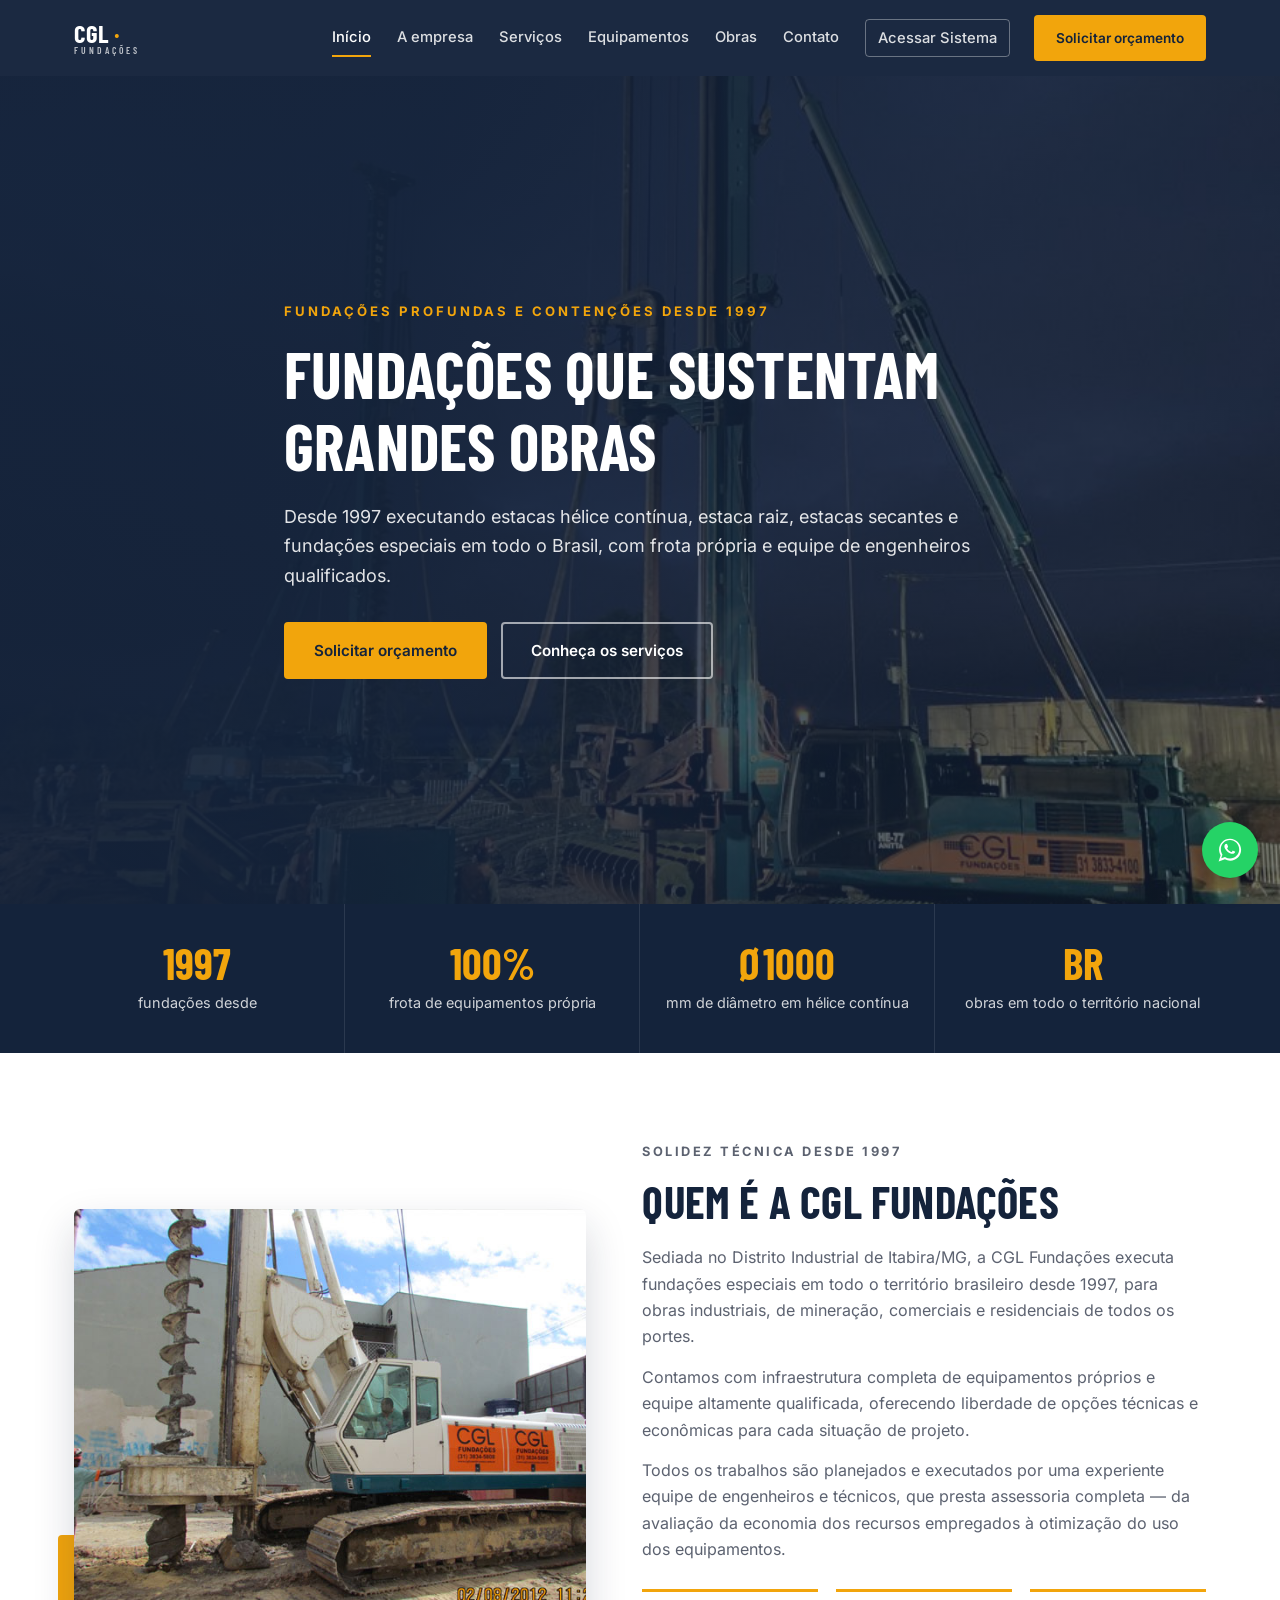
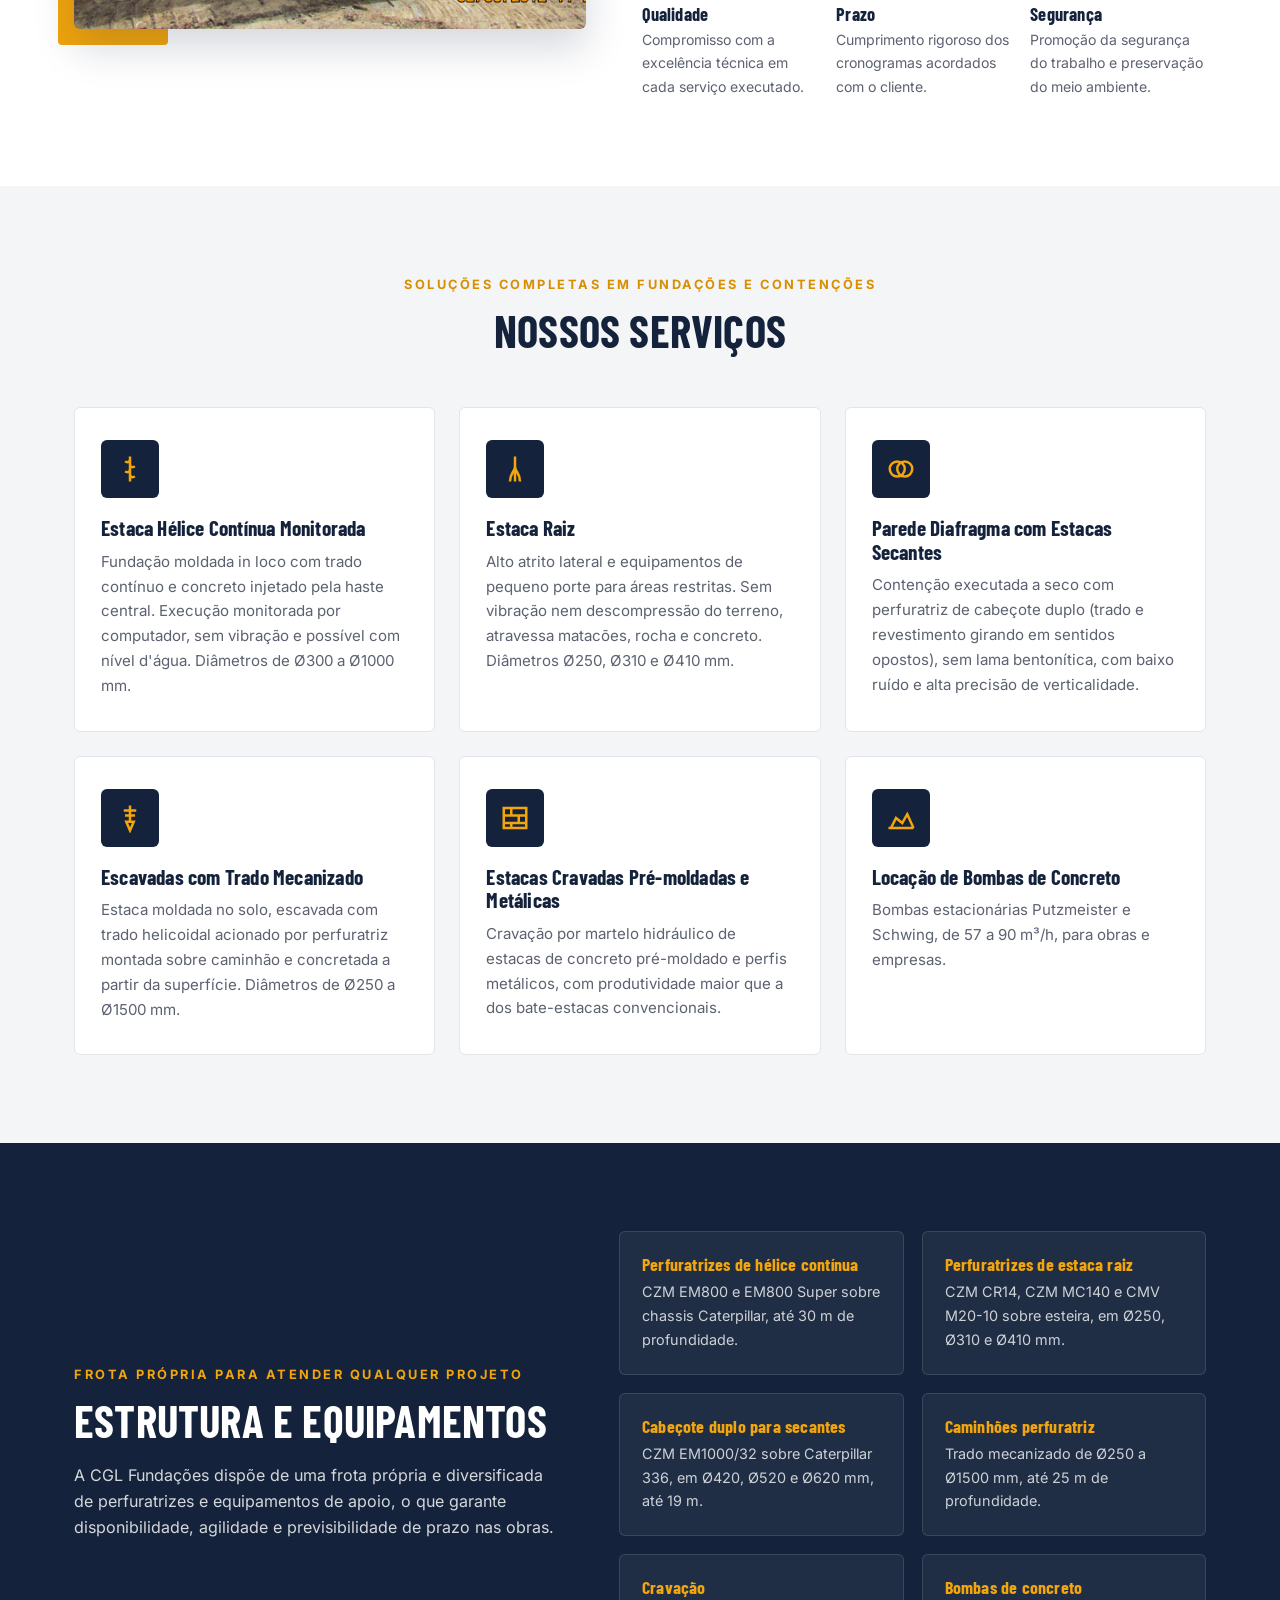
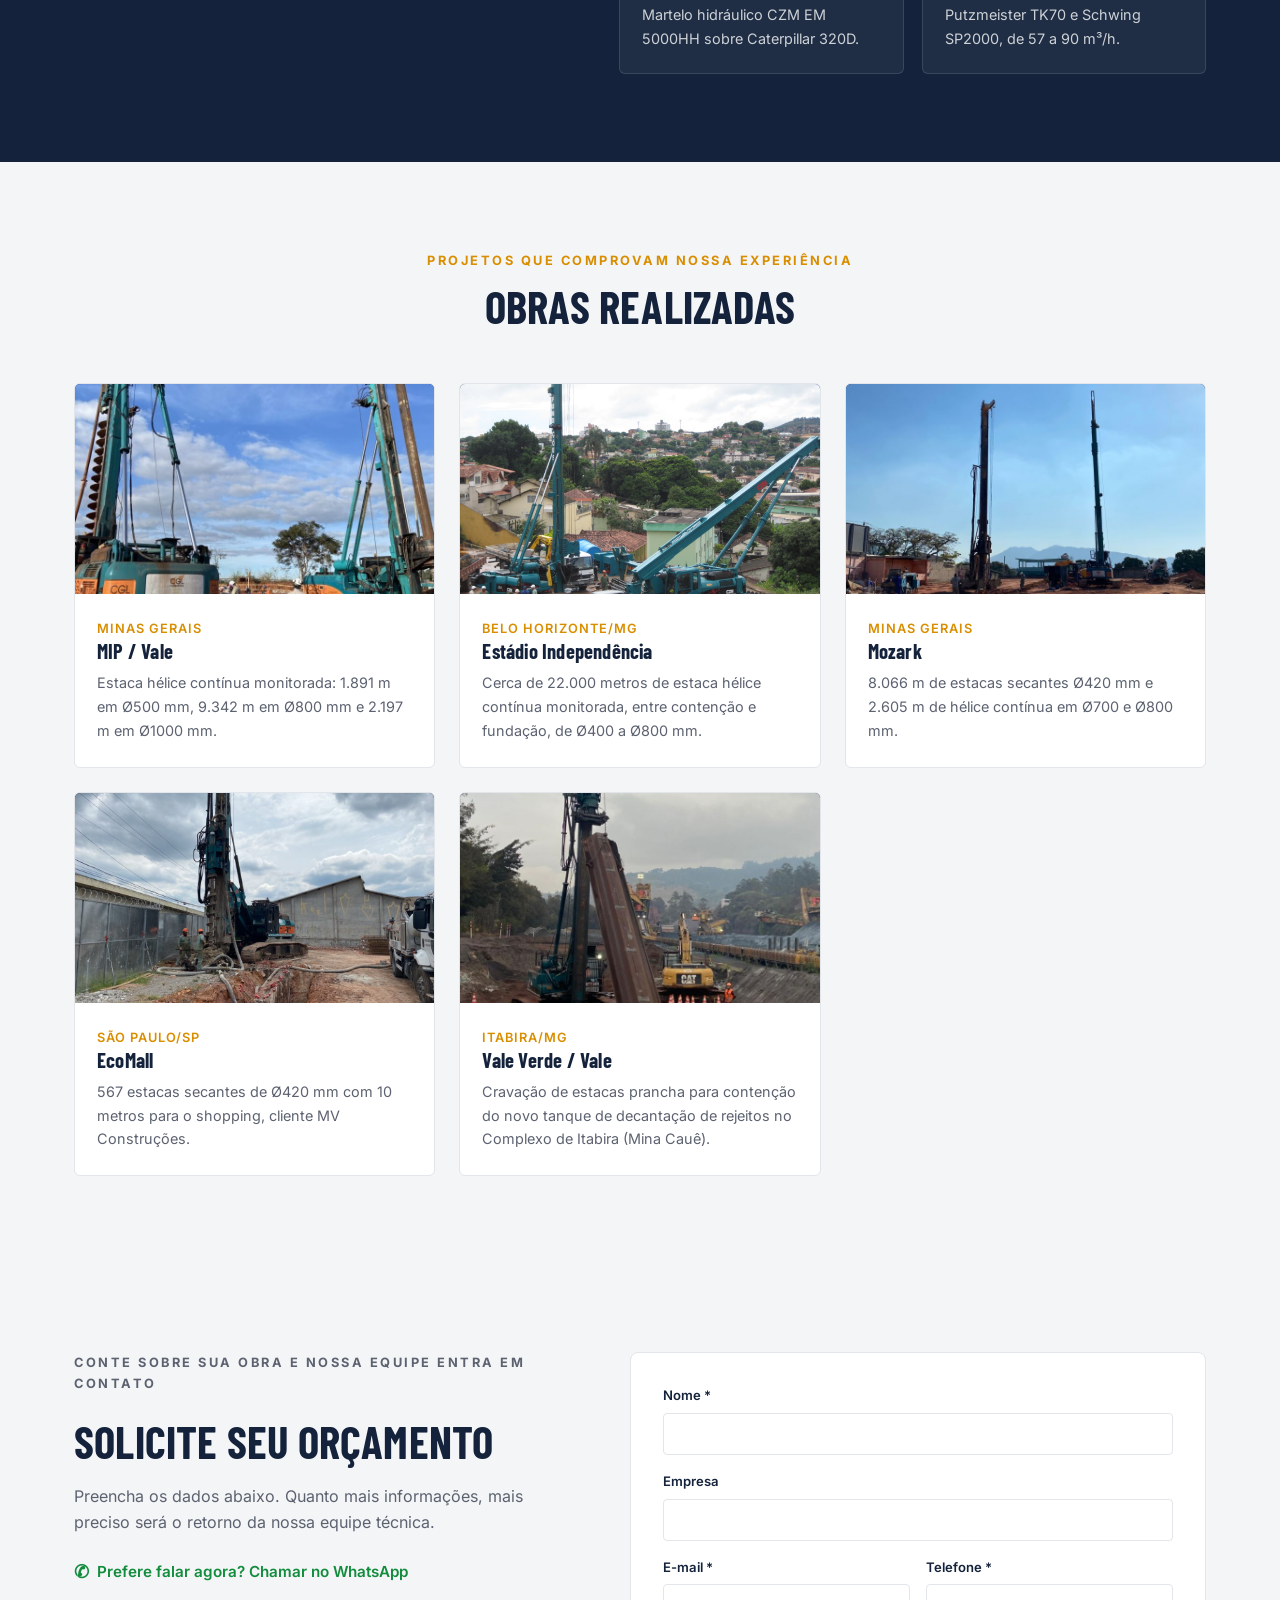
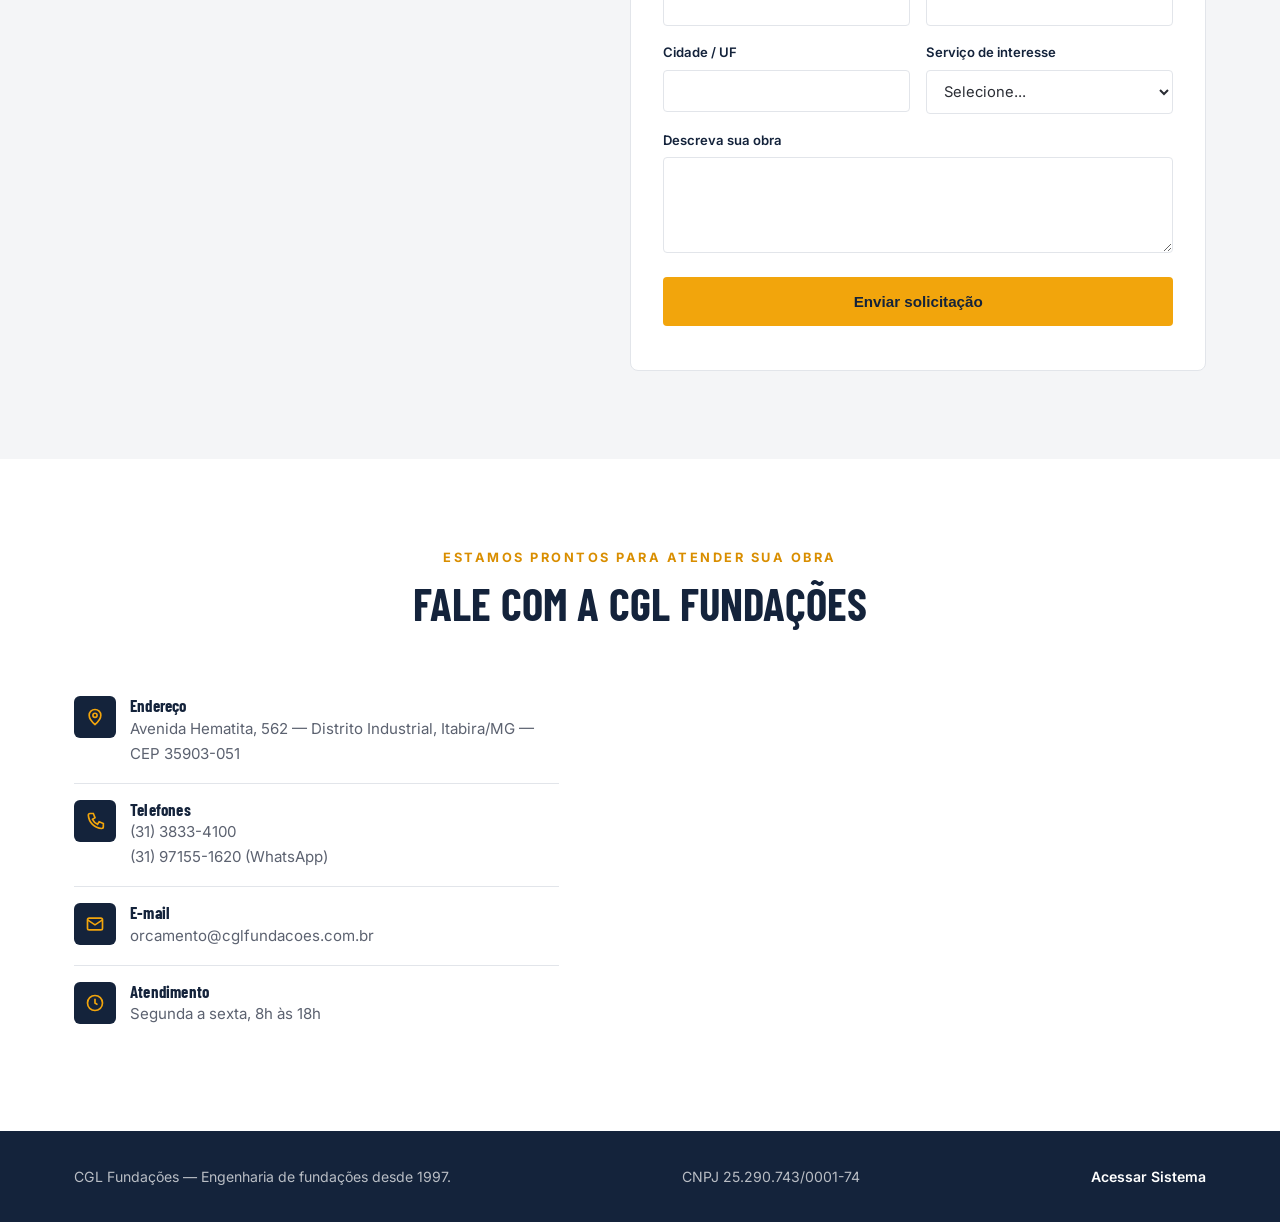
==== index.html @ 2421d3e1 "fase 194a: primeira publicação do site institucional" ====
<!DOCTYPE html>
<html lang="pt-BR">
<head>
  <meta charset="UTF-8" />
  <meta name="viewport" content="width=device-width, initial-scale=1.0" />
  <title>CGL Fundações — Engenharia de fundações desde 1997</title>
  <meta name="description" content="CGL Fundações: estaca hélice contínua monitorada, estaca raiz, estacas secantes, trado mecanizado, estacas cravadas e locação de bombas de concreto. Itabira/MG, desde 1997, obras em todo o Brasil." />
  <link rel="canonical" href="https://cglfundacoes.com.br/" />
  <meta property="og:type" content="website" />
  <meta property="og:locale" content="pt_BR" />
  <meta property="og:site_name" content="CGL Fundações" />
  <meta property="og:title" content="CGL Fundações — Engenharia de fundações desde 1997" />
  <meta property="og:description" content="Estaca hélice contínua, estaca raiz, estacas secantes e fundações especiais em todo o Brasil, com frota própria." />
  <meta property="og:url" content="https://cglfundacoes.com.br/" />
  <meta property="og:image" content="https://cglfundacoes.com.br/imagens/hero.jpg" />
  <script type="application/ld+json">
  {
    "@context": "https://schema.org",
    "@type": "LocalBusiness",
    "name": "CGL Fundações",
    "description": "Fundações profundas e contenções: hélice contínua, estaca raiz, estacas secantes, trado mecanizado, estacas cravadas e locação de bombas de concreto.",
    "url": "https://cglfundacoes.com.br/",
    "image": "https://cglfundacoes.com.br/imagens/hero.jpg",
    "telephone": "+55-31-3833-4100",
    "email": "orcamento@cglfundacoes.com.br",
    "foundingDate": "1997",
    "address": {
      "@type": "PostalAddress",
      "streetAddress": "Avenida Hematita, 562 — Distrito Industrial",
      "addressLocality": "Itabira",
      "addressRegion": "MG",
      "postalCode": "35903-051",
      "addressCountry": "BR"
    },
    "openingHoursSpecification": {
      "@type": "OpeningHoursSpecification",
      "dayOfWeek": ["Monday", "Tuesday", "Wednesday", "Thursday", "Friday"],
      "opens": "08:00",
      "closes": "18:00"
    },
    "areaServed": "BR"
  }
  </script>
  <meta name="theme-color" content="#14233B" />
  <link rel="manifest" href="manifest.json" />
  <link rel="icon" href="imagens/favicon.svg" type="image/svg+xml" />
  <link rel="apple-touch-icon" href="imagens/icone-192.png" />
  <link rel="stylesheet" href="css/fontes/fontes.css" />
  <link rel="stylesheet" href="css/estilo.css" />
</head>
<body>

  <!-- ===== CABEÇALHO ===== -->
  <header class="cabecalho" id="cabecalho">
    <div class="container cabecalho-interno">
      <a href="#inicio" class="logo" id="logo" aria-label="Página inicial CGL Fundações"></a>
      <nav class="nav" id="nav" aria-label="Menu principal"></nav>
      <a href="#orcamento" class="btn btn-accent btn-cabecalho">Solicitar orçamento</a>
      <button class="menu-toggle" id="menu-toggle" aria-label="Abrir menu" aria-expanded="false">
        <span></span><span></span><span></span>
      </button>
    </div>
  </header>

  <main>
    <!-- ===== INÍCIO / HERO ===== -->
    <section class="hero" id="inicio">
      <div class="hero-fundo" id="hero-fundo"></div>
      <div class="hero-overlay"></div>
      <div class="container hero-conteudo">
        <p class="hero-tag" id="hero-tag"></p>
        <h1 id="hero-titulo"></h1>
        <p class="hero-sub" id="hero-sub"></p>
        <div class="hero-botoes" id="hero-botoes"></div>
      </div>
    </section>

    <!-- ===== NÚMEROS ===== -->
    <section class="numeros" id="numeros-secao">
      <div class="container numeros-grid" id="numeros-grid"></div>
    </section>

    <!-- ===== A EMPRESA ===== -->
    <section class="secao" id="sobre">
      <div class="container sobre-grid">
        <div class="sobre-imagem" id="sobre-imagem"></div>
        <div class="sobre-texto">
          <p class="secao-tag" id="sobre-tag"></p>
          <h2 id="sobre-titulo"></h2>
          <div id="sobre-paragrafos"></div>
          <div class="valores" id="sobre-valores"></div>
        </div>
      </div>
    </section>

    <!-- ===== SERVIÇOS ===== -->
    <section class="secao secao-clara" id="servicos">
      <div class="container">
        <div class="secao-cabecalho">
          <p class="secao-tag" id="servicos-tag"></p>
          <h2 id="servicos-titulo"></h2>
        </div>
        <div class="servicos-grid" id="servicos-grid"></div>
      </div>
    </section>

    <!-- ===== EQUIPAMENTOS ===== -->
    <section class="secao secao-escura" id="equipamentos">
      <div class="container equip-grid">
        <div class="equip-texto">
          <p class="secao-tag" id="equip-tag"></p>
          <h2 id="equip-titulo"></h2>
          <p class="equip-descricao" id="equip-descricao"></p>
        </div>
        <div class="equip-destaques" id="equip-destaques"></div>
      </div>
    </section>

    <!-- ===== OBRAS ===== -->
    <section class="secao secao-clara" id="obras">
      <div class="container">
        <div class="secao-cabecalho">
          <p class="secao-tag" id="obras-tag"></p>
          <h2 id="obras-titulo"></h2>
        </div>
        <div class="obras-grid" id="obras-grid"></div>
      </div>
    </section>

    <!-- ===== ORÇAMENTO ===== -->
    <section class="secao secao-orcamento" id="orcamento">
      <div class="container orcamento-grid">
        <div class="orcamento-intro">
          <p class="secao-tag" id="orc-tag"></p>
          <h2 id="orc-titulo"></h2>
          <p id="orc-texto"></p>
          <a class="whatsapp-link" id="orc-whatsapp" target="_blank" rel="noopener">
            Prefere falar agora? Chamar no WhatsApp
          </a>
        </div>
        <form class="orcamento-form" id="orcamento-form" novalidate>
          <div class="campo">
            <label for="f-nome">Nome *</label>
            <input type="text" id="f-nome" name="nome" required />
          </div>
          <div class="campo">
            <label for="f-empresa">Empresa</label>
            <input type="text" id="f-empresa" name="empresa" />
          </div>
          <div class="campo-linha">
            <div class="campo">
              <label for="f-email">E-mail *</label>
              <input type="email" id="f-email" name="email" required />
            </div>
            <div class="campo">
              <label for="f-telefone">Telefone *</label>
              <input type="tel" id="f-telefone" name="telefone" required />
            </div>
          </div>
          <div class="campo-linha">
            <div class="campo">
              <label for="f-cidade">Cidade / UF</label>
              <input type="text" id="f-cidade" name="cidade" />
            </div>
            <div class="campo">
              <label for="f-servico">Serviço de interesse</label>
              <select id="f-servico" name="servico"></select>
            </div>
          </div>
          <div class="campo">
            <label for="f-mensagem">Descreva sua obra</label>
            <textarea id="f-mensagem" name="mensagem" rows="4"></textarea>
          </div>
          <button type="submit" class="btn btn-accent btn-bloco">Enviar solicitação</button>
          <p class="form-aviso" id="form-aviso" role="status"></p>
        </form>
      </div>
    </section>

    <!-- ===== CONTATO ===== -->
    <section class="secao" id="contato">
      <div class="container">
        <div class="secao-cabecalho">
          <p class="secao-tag" id="contato-tag"></p>
          <h2 id="contato-titulo"></h2>
        </div>
        <div class="contato-grid">
          <div class="contato-info" id="contato-info"></div>
          <div class="contato-mapa" id="contato-mapa"></div>
        </div>
      </div>
    </section>
  </main>

  <!-- ===== RODAPÉ ===== -->
  <footer class="rodape">
    <div class="container rodape-interno" id="rodape-interno"></div>
  </footer>

  <a class="whatsapp-flutuante" id="whatsapp-flutuante" target="_blank" rel="noopener" aria-label="Falar no WhatsApp">
    <svg viewBox="0 0 32 32" width="28" height="28" fill="currentColor" aria-hidden="true">
      <path d="M16 3C9 3 3.5 8.5 3.5 15.5c0 2.4.7 4.6 1.8 6.5L3 29l7.2-2.3c1.8 1 3.9 1.6 6 1.6 7 0 12.5-5.5 12.5-12.5S23 3 16 3zm0 22.7c-1.9 0-3.7-.5-5.3-1.5l-.4-.2-4.3 1.4 1.4-4.2-.3-.4c-1-1.7-1.6-3.6-1.6-5.6 0-5.8 4.7-10.5 10.5-10.5S26.5 9.7 26.5 15.5 21.8 25.7 16 25.7zm5.8-7.9c-.3-.2-1.9-.9-2.2-1-.3-.1-.5-.2-.7.2-.2.3-.8 1-1 1.2-.2.2-.4.2-.7.1-.3-.2-1.4-.5-2.6-1.6-1-.9-1.6-2-1.8-2.3-.2-.3 0-.5.1-.7.1-.1.3-.4.5-.6.2-.2.2-.3.3-.6.1-.2 0-.4 0-.6 0-.2-.7-1.8-1-2.4-.3-.6-.5-.5-.7-.5h-.6c-.2 0-.5.1-.8.4-.3.3-1 1-1 2.5s1.1 2.9 1.2 3.1c.2.2 2.1 3.3 5.1 4.6.7.3 1.3.5 1.7.6.7.2 1.4.2 1.9.1.6-.1 1.9-.8 2.1-1.5.3-.7.3-1.4.2-1.5-.1-.2-.3-.2-.6-.4z"/>
    </svg>
  </a>

  <script src="conteudo.js"></script>
  <script src="js/app.js"></script>
</body>
</html>
---- css/fontes/fontes.css ----
/* Fontes servidas pelo próprio site (Barlow Condensed e Inter, licença SIL OFL). */
@font-face {
  font-family: 'Barlow Condensed';
  font-style: normal;
  font-weight: 600;
  font-display: swap;
  src: url(barlow-condensed-0.woff2) format('woff2');
  unicode-range: U+0100-02BA, U+02BD-02C5, U+02C7-02CC, U+02CE-02D7, U+02DD-02FF, U+0304, U+0308, U+0329, U+1D00-1DBF, U+1E00-1E9F, U+1EF2-1EFF, U+2020, U+20A0-20AB, U+20AD-20C4, U+2113, U+2C60-2C7F, U+A720-A7FF;
}
@font-face {
  font-family: 'Barlow Condensed';
  font-style: normal;
  font-weight: 600;
  font-display: swap;
  src: url(barlow-condensed-1.woff2) format('woff2');
  unicode-range: U+0000-00FF, U+0131, U+0152-0153, U+02BB-02BC, U+02C6, U+02DA, U+02DC, U+0304, U+0308, U+0329, U+2000-206F, U+20AC, U+2122, U+2191, U+2193, U+2212, U+2215, U+FEFF, U+FFFD;
}
@font-face {
  font-family: 'Barlow Condensed';
  font-style: normal;
  font-weight: 700;
  font-display: swap;
  src: url(barlow-condensed-2.woff2) format('woff2');
  unicode-range: U+0100-02BA, U+02BD-02C5, U+02C7-02CC, U+02CE-02D7, U+02DD-02FF, U+0304, U+0308, U+0329, U+1D00-1DBF, U+1E00-1E9F, U+1EF2-1EFF, U+2020, U+20A0-20AB, U+20AD-20C4, U+2113, U+2C60-2C7F, U+A720-A7FF;
}
@font-face {
  font-family: 'Barlow Condensed';
  font-style: normal;
  font-weight: 700;
  font-display: swap;
  src: url(barlow-condensed-3.woff2) format('woff2');
  unicode-range: U+0000-00FF, U+0131, U+0152-0153, U+02BB-02BC, U+02C6, U+02DA, U+02DC, U+0304, U+0308, U+0329, U+2000-206F, U+20AC, U+2122, U+2191, U+2193, U+2212, U+2215, U+FEFF, U+FFFD;
}
@font-face {
  font-family: 'Inter';
  font-style: normal;
  font-weight: 400;
  font-display: swap;
  src: url(inter-4.woff2) format('woff2');
  unicode-range: U+0100-02BA, U+02BD-02C5, U+02C7-02CC, U+02CE-02D7, U+02DD-02FF, U+0304, U+0308, U+0329, U+1D00-1DBF, U+1E00-1E9F, U+1EF2-1EFF, U+2020, U+20A0-20AB, U+20AD-20C4, U+2113, U+2C60-2C7F, U+A720-A7FF;
}
@font-face {
  font-family: 'Inter';
  font-style: normal;
  font-weight: 400;
  font-display: swap;
  src: url(inter-5.woff2) format('woff2');
  unicode-range: U+0000-00FF, U+0131, U+0152-0153, U+02BB-02BC, U+02C6, U+02DA, U+02DC, U+0304, U+0308, U+0329, U+2000-206F, U+20AC, U+2122, U+2191, U+2193, U+2212, U+2215, U+FEFF, U+FFFD;
}
@font-face {
  font-family: 'Inter';
  font-style: normal;
  font-weight: 500;
  font-display: swap;
  src: url(inter-4.woff2) format('woff2');
  unicode-range: U+0100-02BA, U+02BD-02C5, U+02C7-02CC, U+02CE-02D7, U+02DD-02FF, U+0304, U+0308, U+0329, U+1D00-1DBF, U+1E00-1E9F, U+1EF2-1EFF, U+2020, U+20A0-20AB, U+20AD-20C4, U+2113, U+2C60-2C7F, U+A720-A7FF;
}
@font-face {
  font-family: 'Inter';
  font-style: normal;
  font-weight: 500;
  font-display: swap;
  src: url(inter-5.woff2) format('woff2');
  unicode-range: U+0000-00FF, U+0131, U+0152-0153, U+02BB-02BC, U+02C6, U+02DA, U+02DC, U+0304, U+0308, U+0329, U+2000-206F, U+20AC, U+2122, U+2191, U+2193, U+2212, U+2215, U+FEFF, U+FFFD;
}
@font-face {
  font-family: 'Inter';
  font-style: normal;
  font-weight: 600;
  font-display: swap;
  src: url(inter-4.woff2) format('woff2');
  unicode-range: U+0100-02BA, U+02BD-02C5, U+02C7-02CC, U+02CE-02D7, U+02DD-02FF, U+0304, U+0308, U+0329, U+1D00-1DBF, U+1E00-1E9F, U+1EF2-1EFF, U+2020, U+20A0-20AB, U+20AD-20C4, U+2113, U+2C60-2C7F, U+A720-A7FF;
}
@font-face {
  font-family: 'Inter';
  font-style: normal;
  font-weight: 600;
  font-display: swap;
  src: url(inter-5.woff2) format('woff2');
  unicode-range: U+0000-00FF, U+0131, U+0152-0153, U+02BB-02BC, U+02C6, U+02DA, U+02DC, U+0304, U+0308, U+0329, U+2000-206F, U+20AC, U+2122, U+2191, U+2193, U+2212, U+2215, U+FEFF, U+FFFD;
}
@font-face {
  font-family: 'Inter';
  font-style: normal;
  font-weight: 700;
  font-display: swap;
  src: url(inter-4.woff2) format('woff2');
  unicode-range: U+0100-02BA, U+02BD-02C5, U+02C7-02CC, U+02CE-02D7, U+02DD-02FF, U+0304, U+0308, U+0329, U+1D00-1DBF, U+1E00-1E9F, U+1EF2-1EFF, U+2020, U+20A0-20AB, U+20AD-20C4, U+2113, U+2C60-2C7F, U+A720-A7FF;
}
@font-face {
  font-family: 'Inter';
  font-style: normal;
  font-weight: 700;
  font-display: swap;
  src: url(inter-5.woff2) format('woff2');
  unicode-range: U+0000-00FF, U+0131, U+0152-0153, U+02BB-02BC, U+02C6, U+02DA, U+02DC, U+0304, U+0308, U+0329, U+2000-206F, U+20AC, U+2122, U+2191, U+2193, U+2212, U+2215, U+FEFF, U+FFFD;
}
---- css/estilo.css ----
/* ============================================================
   CGL FUNDAÇÕES — Estilos do site
   Cores e fontes ficam nas variáveis abaixo (:root).
   ============================================================ */
:root {
  --azul:        #14233B;
  --azul-claro:  #1F3A5F;
  --accent:      #F2A50C;
  --accent-esc:  #D98E00;
  --claro:       #F4F5F7;
  --branco:      #FFFFFF;
  --texto:       #2A2D34;
  --texto-suave: #5C6270;
  --borda:       #E2E5EA;
  --max:         1180px;
}

* { margin: 0; padding: 0; box-sizing: border-box; }
html { scroll-behavior: smooth; }
body {
  font-family: 'Inter', Arial, sans-serif;
  color: var(--texto);
  background: var(--branco);
  line-height: 1.65;
  -webkit-font-smoothing: antialiased;
}
img { max-width: 100%; display: block; }
a { color: inherit; text-decoration: none; }

.container { max-width: var(--max); margin: 0 auto; padding: 0 24px; }

h1, h2, h3 {
  font-family: 'Barlow Condensed', 'Inter', sans-serif;
  font-weight: 700;
  line-height: 1.12;
  color: var(--azul);
  letter-spacing: .2px;
}
h1 { font-size: clamp(2.4rem, 5.5vw, 4rem); text-transform: uppercase; }
h2 { font-size: clamp(1.9rem, 3.6vw, 2.8rem); text-transform: uppercase; }

/* ---------- Botões ---------- */
.btn {
  display: inline-flex; align-items: center; justify-content: center;
  gap: 8px; padding: 14px 28px; border-radius: 4px;
  font-weight: 600; font-size: .95rem; cursor: pointer;
  border: 2px solid transparent; transition: .2s ease;
}
.btn-accent { background: var(--accent); color: var(--azul); }
.btn-accent:hover { background: var(--accent-esc); transform: translateY(-2px); }
.btn-outline { border-color: rgba(255,255,255,.6); color: #fff; }
.btn-outline:hover { background: rgba(255,255,255,.12); }
.btn-bloco { width: 100%; }

/* ---------- Cabeçalho ---------- */
.cabecalho {
  position: sticky; top: 0; z-index: 50;
  background: rgba(20,35,59,.97);
  backdrop-filter: blur(6px);
  transition: box-shadow .2s;
}
.cabecalho.rolado { box-shadow: 0 6px 24px rgba(0,0,0,.25); }
.cabecalho-interno {
  display: flex; align-items: center; gap: 24px;
  height: 76px;
}
.logo {
  font-family: 'Barlow Condensed', sans-serif;
  font-weight: 700; font-size: 1.55rem; color: #fff;
  text-transform: uppercase; line-height: 1; white-space: nowrap;
}
.logo b { color: var(--accent); }
.logo small { display: block; font-size: .6rem; letter-spacing: 3px;
  color: rgba(255,255,255,.7); font-weight: 600; }
.nav { display: flex; gap: 26px; margin-left: auto; }
.nav a {
  color: rgba(255,255,255,.85); font-size: .92rem; font-weight: 500;
  padding: 6px 0; position: relative;
}
.nav a:hover, .nav a.ativo { color: #fff; }
.nav a.ativo::after {
  content: ""; position: absolute; left: 0; right: 0; bottom: 0;
  height: 2px; background: var(--accent);
}
.btn-cabecalho { padding: 10px 20px; font-size: .85rem; }
.nav a.nav-sistema { border: 1px solid rgba(255,255,255,.35); border-radius: 4px; padding: 6px 12px; }
.nav a.nav-sistema:hover { border-color: var(--accent); }
.rodape a.rodape-sistema { color: #fff; font-weight: 600; text-decoration: none; }
.rodape a.rodape-sistema:hover { color: var(--accent); }
.menu-toggle {
  display: none; background: none; border: 0; cursor: pointer;
  width: 38px; height: 38px; flex-direction: column; gap: 5px;
  justify-content: center; align-items: center;
}
.menu-toggle span { width: 24px; height: 2px; background: #fff; transition: .25s; }
.menu-toggle.aberto span:nth-child(1) { transform: translateY(7px) rotate(45deg); }
.menu-toggle.aberto span:nth-child(2) { opacity: 0; }
.menu-toggle.aberto span:nth-child(3) { transform: translateY(-7px) rotate(-45deg); }

/* ---------- Hero ---------- */
.hero { position: relative; min-height: 92vh; display: flex; align-items: center; }
.hero-fundo {
  position: absolute; inset: 0;
  background: var(--azul-claro) center/cover no-repeat;
}
.hero-overlay {
  position: absolute; inset: 0;
  background: linear-gradient(105deg, rgba(20,35,59,.94) 30%, rgba(20,35,59,.55) 100%);
}
.hero-conteudo { position: relative; padding: 80px 24px; max-width: 760px; }
.hero-tag {
  color: var(--accent); font-weight: 700; letter-spacing: 3px;
  text-transform: uppercase; font-size: .82rem; margin-bottom: 16px;
}
.hero h1 { color: #fff; margin-bottom: 20px; }
.hero-sub { color: rgba(255,255,255,.88); font-size: 1.12rem; margin-bottom: 32px; }
.hero-botoes { display: flex; gap: 14px; flex-wrap: wrap; }

/* ---------- Números ---------- */
.numeros { background: var(--azul); }
.numeros-grid {
  display: grid; grid-template-columns: repeat(4, 1fr);
  text-align: center; padding: 0;
}
.numeros-grid > div { padding: 38px 16px; border-right: 1px solid rgba(255,255,255,.1); }
.numeros-grid > div:last-child { border-right: 0; }
.numero-valor {
  font-family: 'Barlow Condensed', sans-serif; font-weight: 700;
  font-size: 2.7rem; color: var(--accent); line-height: 1;
}
.numero-rotulo { color: rgba(255,255,255,.8); font-size: .9rem; margin-top: 6px; }

/* ---------- Seções genéricas ---------- */
.secao { padding: 88px 0; }
.secao-clara { background: var(--claro); }
.secao-escura { background: var(--azul); }
.secao-cabecalho { text-align: center; max-width: 640px; margin: 0 auto 52px; }
.secao-tag {
  color: var(--accent-esc); font-weight: 700; letter-spacing: 2.5px;
  text-transform: uppercase; font-size: .8rem; margin-bottom: 10px;
}
.secao-escura .secao-tag { color: var(--accent); }

/* ---------- A empresa ---------- */
.sobre-grid {
  display: grid; grid-template-columns: 1fr 1.1fr; gap: 56px; align-items: center;
}
.sobre-imagem {
  border-radius: 6px; min-height: 420px;
  background: var(--azul-claro) center/cover no-repeat;
  box-shadow: 0 18px 40px rgba(20,35,59,.18);
  position: relative;
}
.sobre-imagem::after {
  content: ""; position: absolute; left: -16px; bottom: -16px;
  width: 110px; height: 110px; background: var(--accent); border-radius: 4px; z-index: -1;
}
.sobre-texto h2 { margin-bottom: 18px; }
.sobre-texto p { color: var(--texto-suave); margin-bottom: 14px; }
.valores { display: grid; grid-template-columns: repeat(3,1fr); gap: 18px; margin-top: 26px; }
.valor-item { border-top: 3px solid var(--accent); padding-top: 12px; }
.valor-item h3 { font-size: 1.15rem; margin-bottom: 4px; }
.valor-item p { font-size: .88rem; margin: 0; }

/* ---------- Serviços ---------- */
.servicos-grid {
  display: grid; grid-template-columns: repeat(3,1fr); gap: 24px;
}
.servico-card {
  background: #fff; border: 1px solid var(--borda); border-radius: 6px;
  padding: 32px 26px; transition: .22s ease;
}
.servico-card:hover {
  transform: translateY(-5px); box-shadow: 0 16px 34px rgba(20,35,59,.12);
  border-color: transparent;
}
.servico-icone {
  width: 58px; height: 58px; border-radius: 6px;
  background: var(--azul); color: var(--accent);
  display: flex; align-items: center; justify-content: center; margin-bottom: 18px;
}
.servico-icone svg { width: 30px; height: 30px; }
.servico-card h3 { font-size: 1.32rem; margin-bottom: 10px; }
.servico-card p { color: var(--texto-suave); font-size: .94rem; }

/* ---------- Equipamentos ---------- */
.equip-grid { display: grid; grid-template-columns: 1fr 1.2fr; gap: 56px; align-items: center; }
.equip-texto h2 { color: #fff; margin-bottom: 16px; }
.equip-descricao { color: rgba(255,255,255,.82); }
.equip-destaques { display: grid; grid-template-columns: repeat(2,1fr); gap: 18px; }
.equip-item {
  background: rgba(255,255,255,.05); border: 1px solid rgba(255,255,255,.12);
  border-radius: 6px; padding: 22px;
}
.equip-item h3 { color: var(--accent); font-size: 1.12rem; margin-bottom: 6px; }
.equip-item p { color: rgba(255,255,255,.78); font-size: .9rem; }

/* ---------- Obras ---------- */
.obras-grid { display: grid; grid-template-columns: repeat(3,1fr); gap: 24px; }
.obra-card {
  border-radius: 6px; overflow: hidden; background: #fff;
  border: 1px solid var(--borda); transition: .22s ease;
}
.obra-card:hover { transform: translateY(-5px); box-shadow: 0 16px 34px rgba(20,35,59,.14); }
.obra-foto {
  height: 210px; background: var(--azul-claro) center/cover no-repeat;
}
.obra-info { padding: 20px 22px 24px; }
.obra-info h3 { font-size: 1.28rem; margin-bottom: 2px; }
.obra-local {
  color: var(--accent-esc); font-size: .8rem; font-weight: 600;
  text-transform: uppercase; letter-spacing: 1px;
}
.obra-info p { color: var(--texto-suave); font-size: .9rem; margin-top: 8px; }

/* ---------- Orçamento ---------- */
.secao-orcamento { background: var(--claro); }
.orcamento-grid { display: grid; grid-template-columns: 1fr 1.15fr; gap: 56px; }
.orcamento-intro h2 { margin-bottom: 16px; }
.orcamento-intro > p { color: var(--texto-suave); margin-bottom: 22px; }
.whatsapp-link {
  display: inline-flex; align-items: center; gap: 8px;
  color: #128C3D; font-weight: 600; font-size: .95rem;
}
.whatsapp-link::before { content: "\2706"; font-size: 1.1rem; }
.orcamento-form {
  background: #fff; border: 1px solid var(--borda);
  border-radius: 8px; padding: 32px;
}
.campo { margin-bottom: 16px; }
.campo-linha { display: grid; grid-template-columns: 1fr 1fr; gap: 16px; }
.campo label {
  display: block; font-size: .82rem; font-weight: 600;
  color: var(--azul); margin-bottom: 6px;
}
.campo input, .campo select, .campo textarea {
  width: 100%; padding: 11px 13px; border: 1px solid var(--borda);
  border-radius: 4px; font-family: inherit; font-size: .92rem; color: var(--texto);
  background: #fff; transition: border-color .15s;
}
.campo input:focus, .campo select:focus, .campo textarea:focus {
  outline: none; border-color: var(--accent);
}
.campo textarea { resize: vertical; }
.form-aviso { margin-top: 12px; font-size: .9rem; font-weight: 600; }
.form-aviso.ok { color: #128C3D; }
.form-aviso.erro { color: #C0392B; }

/* ---------- Contato ---------- */
.contato-grid { display: grid; grid-template-columns: 1fr 1.25fr; gap: 40px; }
.contato-bloco {
  display: flex; gap: 14px; padding: 16px 0; border-bottom: 1px solid var(--borda);
}
.contato-bloco:last-child { border-bottom: 0; }
.contato-icone {
  flex: 0 0 42px; height: 42px; border-radius: 6px;
  background: var(--azul); color: var(--accent);
  display: flex; align-items: center; justify-content: center;
}
.contato-icone svg { width: 20px; height: 20px; }
.contato-bloco h3 { font-size: 1.05rem; margin-bottom: 2px; }
.contato-bloco p, .contato-bloco a { color: var(--texto-suave); font-size: .94rem; }
.contato-bloco a:hover { color: var(--accent-esc); }
.contato-mapa iframe {
  width: 100%; height: 100%; min-height: 340px; border: 0; border-radius: 8px;
}

/* ---------- Rodapé ---------- */
.rodape { background: var(--azul); color: rgba(255,255,255,.7); padding: 34px 0; }
.rodape-interno {
  display: flex; justify-content: space-between; gap: 16px;
  flex-wrap: wrap; font-size: .88rem;
}
.rodape b { color: var(--accent); }

/* ---------- WhatsApp flutuante ---------- */
.whatsapp-flutuante {
  position: fixed; right: 22px; bottom: 22px; z-index: 60;
  width: 56px; height: 56px; border-radius: 50%;
  background: #25D366; color: #fff;
  display: flex; align-items: center; justify-content: center;
  box-shadow: 0 8px 22px rgba(0,0,0,.3); transition: transform .2s;
}
.whatsapp-flutuante:hover { transform: scale(1.08); }

/* ---------- Responsivo ---------- */
@media (max-width: 900px) {
  .nav {
    position: fixed; inset: 76px 0 auto 0; flex-direction: column;
    background: var(--azul); padding: 18px 24px; gap: 4px;
    margin-left: 0; transform: translateY(-130%); transition: transform .28s ease;
    box-shadow: 0 18px 30px rgba(0,0,0,.3);
  }
  .nav.aberto { transform: translateY(0); }
  .nav a { padding: 12px 0; border-bottom: 1px solid rgba(255,255,255,.08); }
  .menu-toggle { display: flex; margin-left: auto; }
  .btn-cabecalho { display: none; }
  .numeros-grid { grid-template-columns: repeat(2,1fr); }
  .numeros-grid > div:nth-child(2) { border-right: 0; }
  .sobre-grid, .equip-grid, .orcamento-grid, .contato-grid { grid-template-columns: 1fr; gap: 36px; }
  .servicos-grid, .obras-grid { grid-template-columns: repeat(2,1fr); }
  .equip-destaques { grid-template-columns: 1fr; }
}
@media (max-width: 560px) {
  .secao { padding: 60px 0; }
  .servicos-grid, .obras-grid, .valores { grid-template-columns: 1fr; }
  .campo-linha { grid-template-columns: 1fr; }
  .numeros-grid { grid-template-columns: 1fr 1fr; }
  .orcamento-form { padding: 24px; }
}
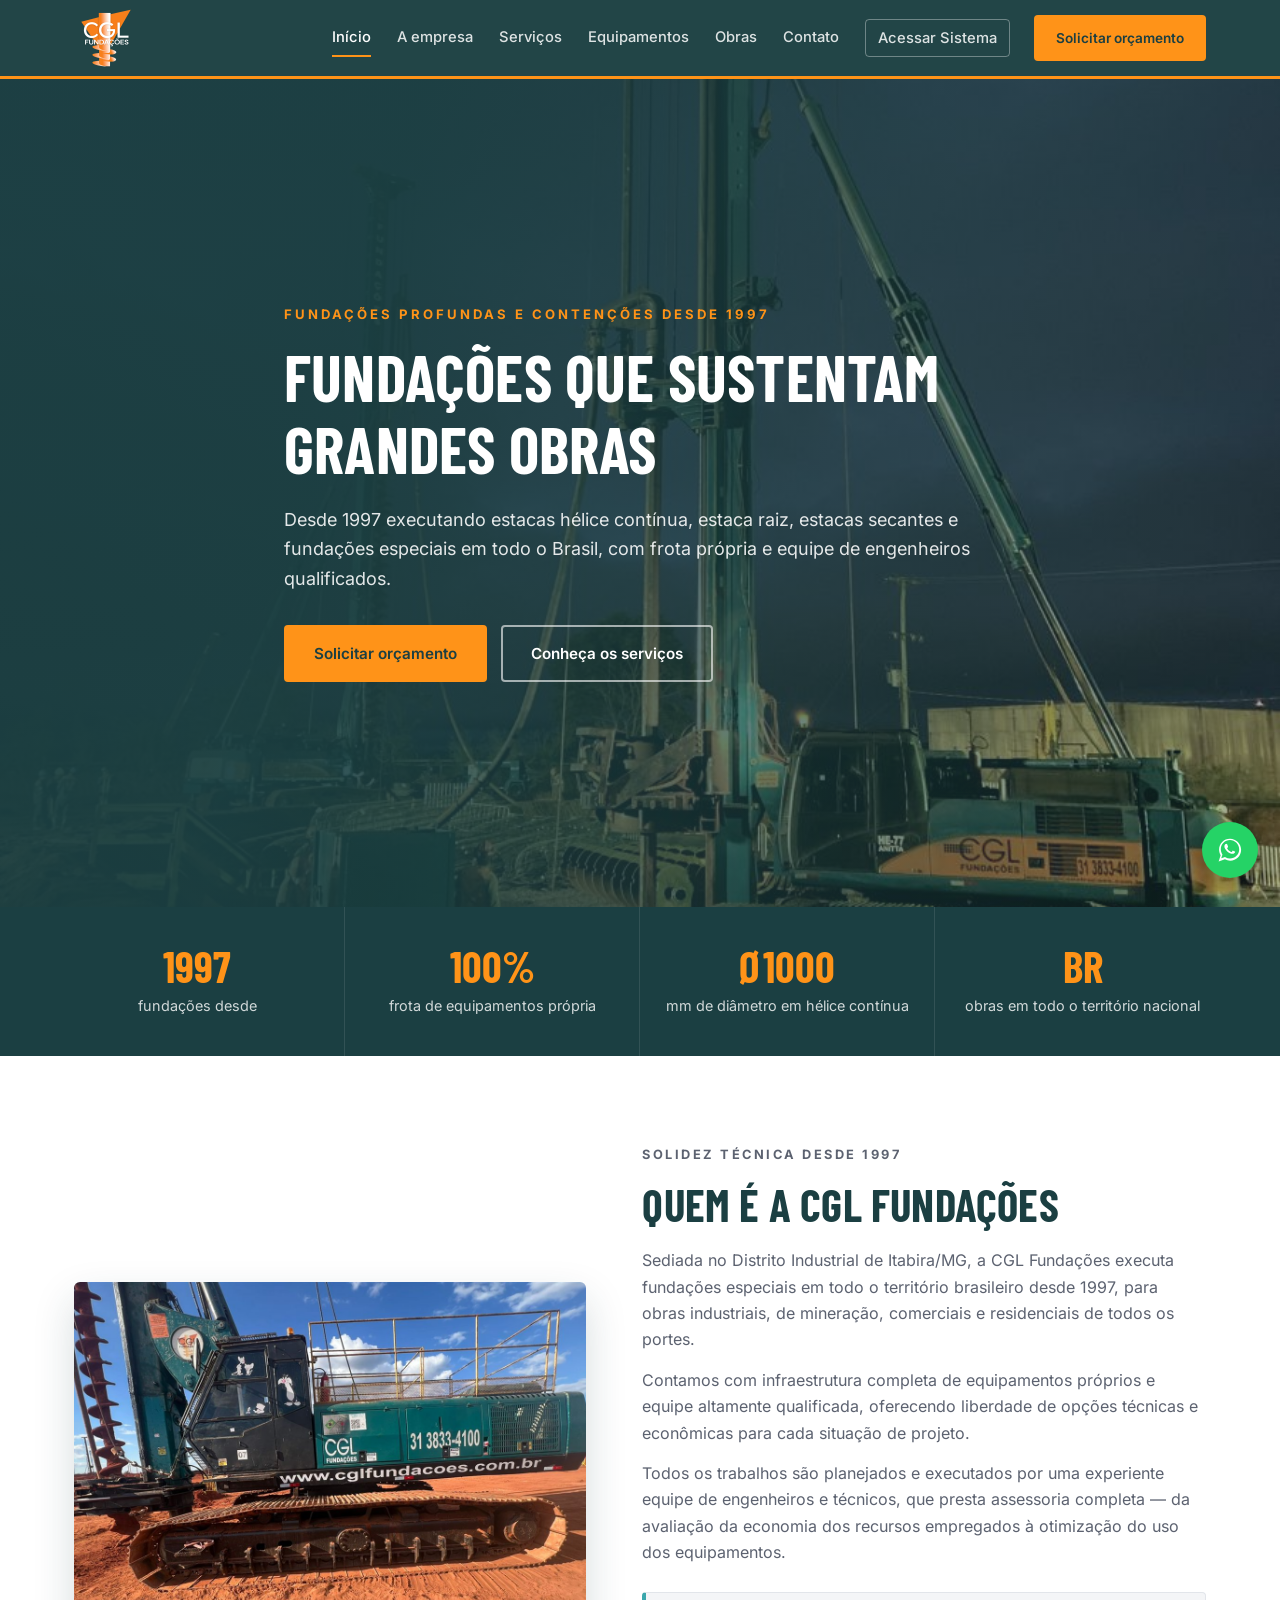
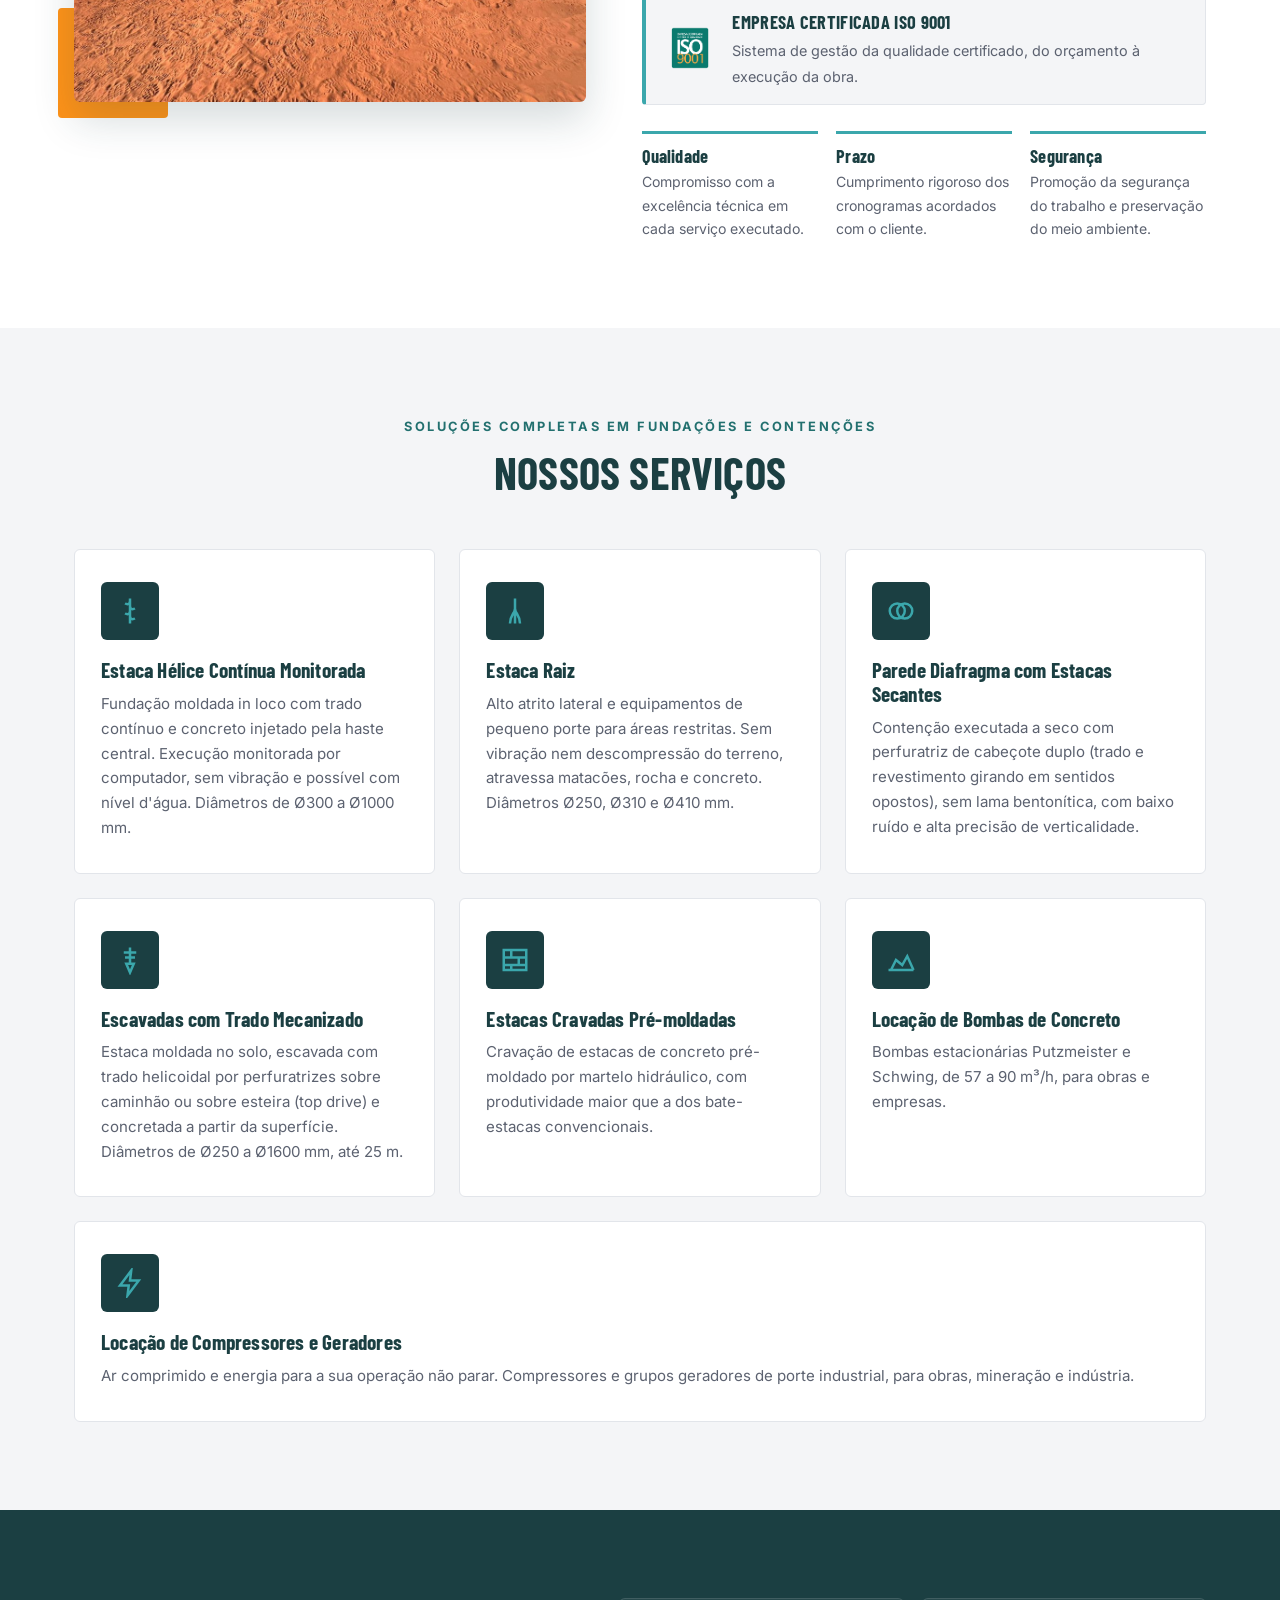
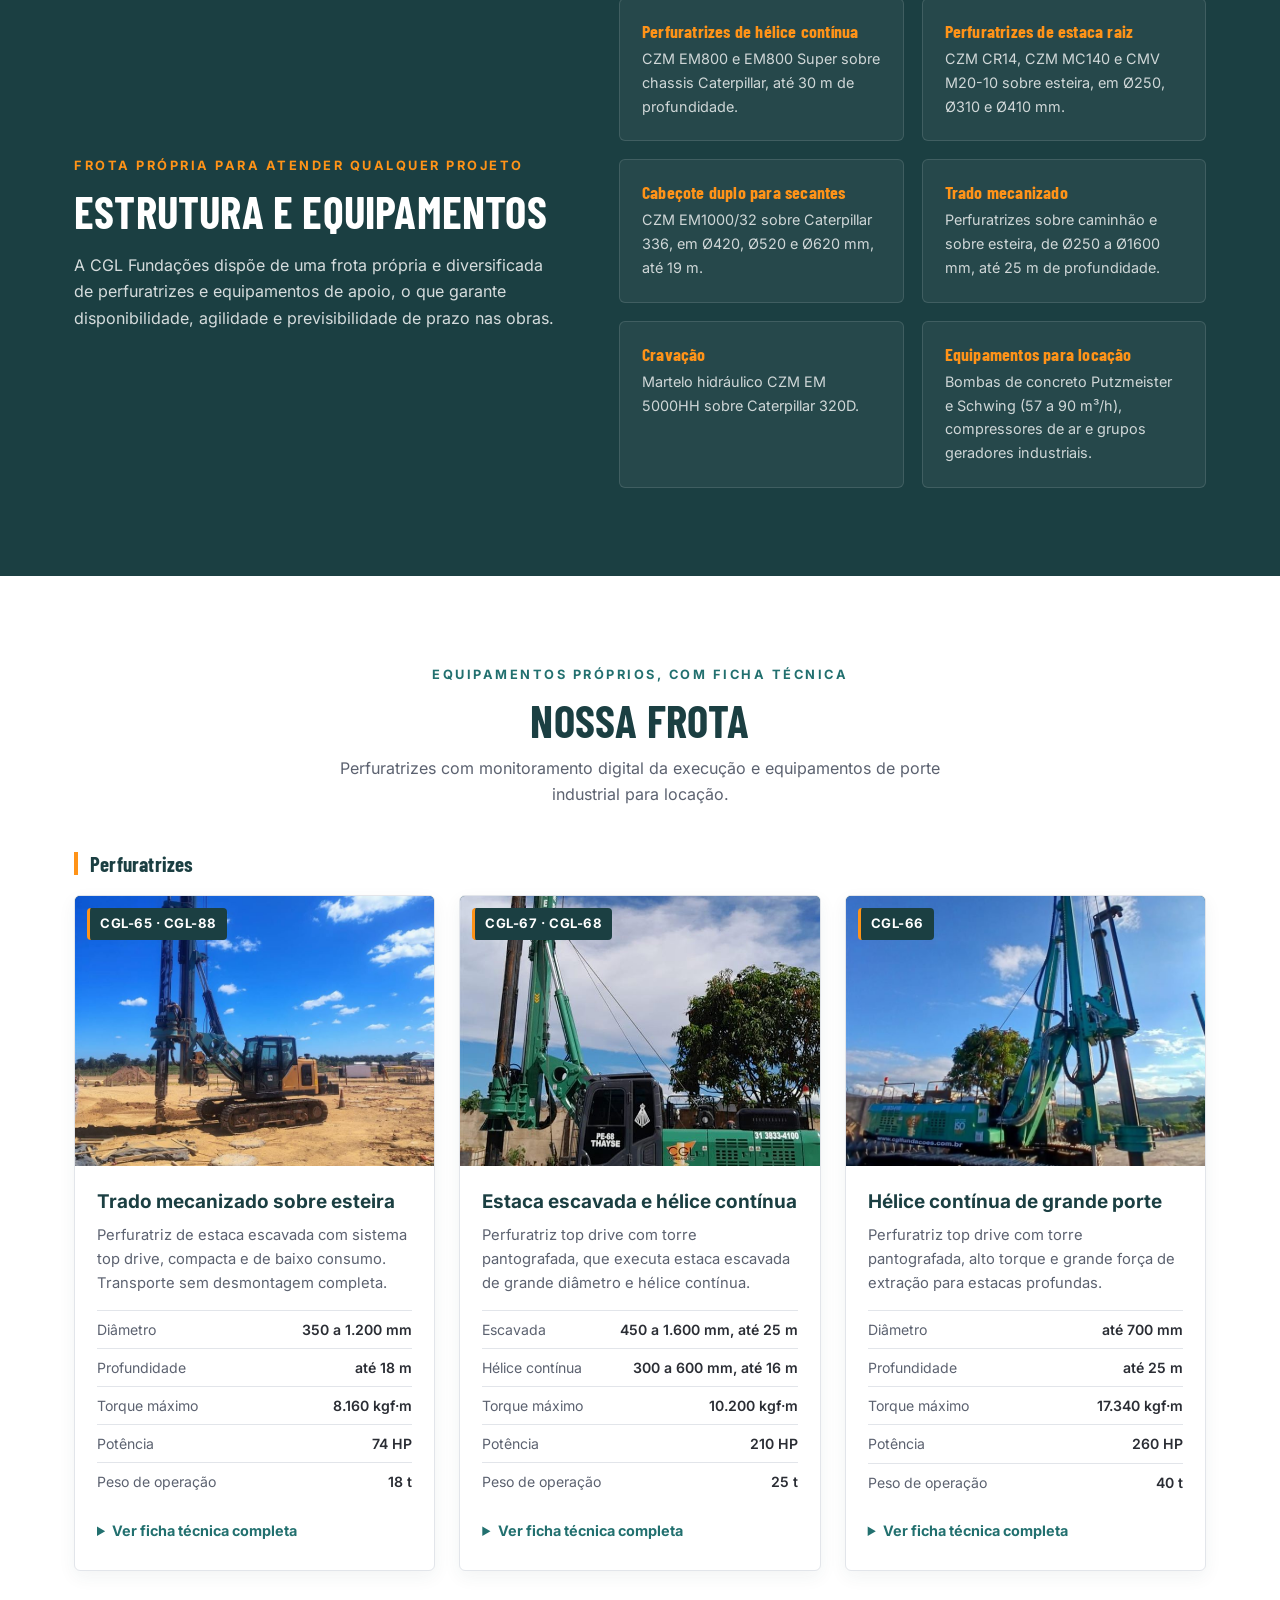
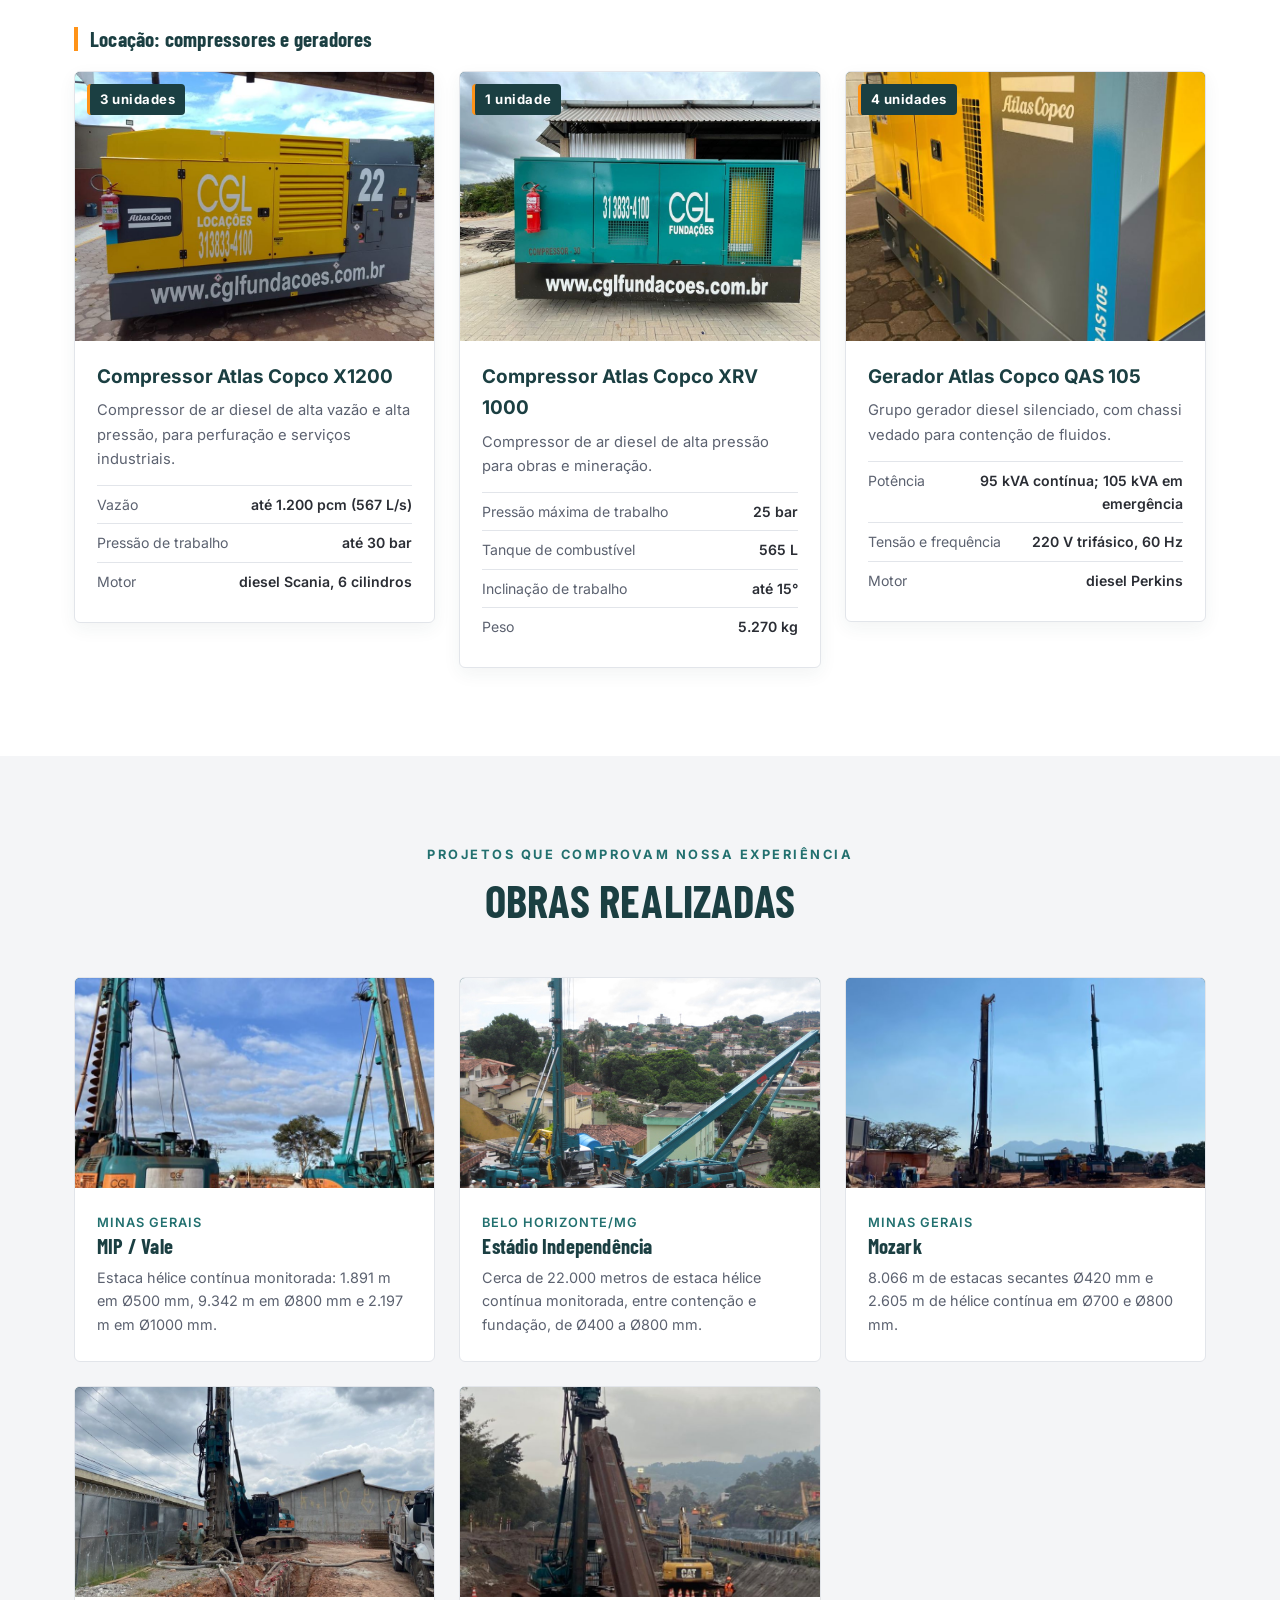
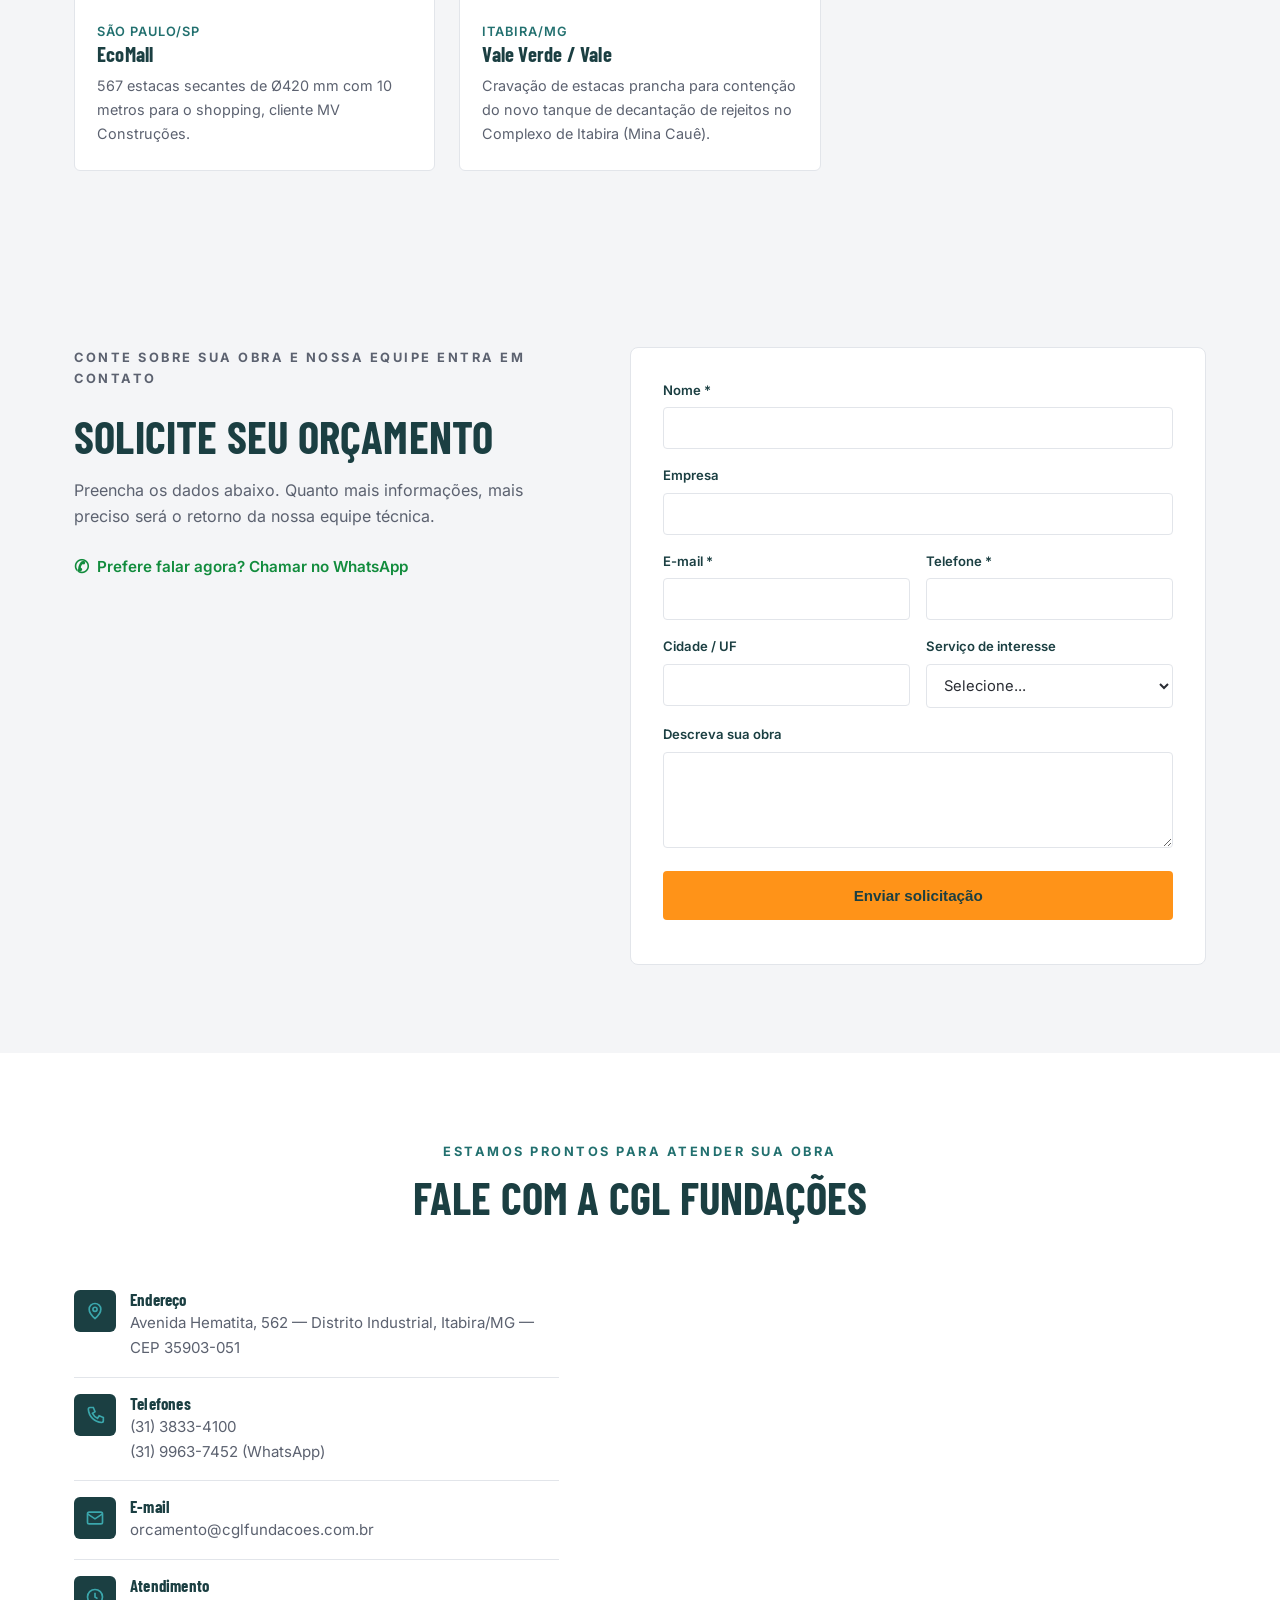
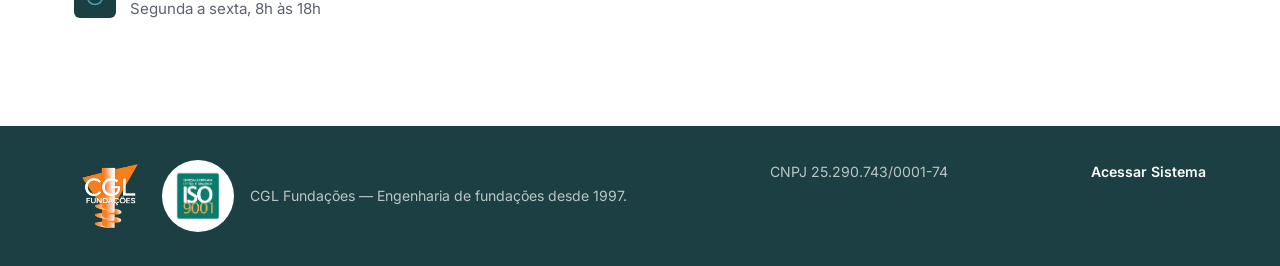
==== commit f1e44d0c: "site: logo e cores da CGL, selo ISO 9001, HG-22 nova, Nossa frota e locação de compressores e gerado" ====
--- a/index.html
+++ b/index.html
@@ -4,7 +4,7 @@
   <meta charset="UTF-8" />
   <meta name="viewport" content="width=device-width, initial-scale=1.0" />
   <title>CGL Fundações — Engenharia de fundações desde 1997</title>
-  <meta name="description" content="CGL Fundações: estaca hélice contínua monitorada, estaca raiz, estacas secantes, trado mecanizado, estacas cravadas e locação de bombas de concreto. Itabira/MG, desde 1997, obras em todo o Brasil." />
+  <meta name="description" content="CGL Fundações: estaca hélice contínua monitorada, estaca raiz, estacas secantes, trado mecanizado, estacas cravadas pré-moldadas e locação de bombas de concreto, compressores e geradores industriais. Itabira/MG, desde 1997, obras em todo o Brasil." />
   <link rel="canonical" href="https://cglfundacoes.com.br/" />
   <meta property="og:type" content="website" />
   <meta property="og:locale" content="pt_BR" />
@@ -18,7 +18,7 @@
     "@context": "https://schema.org",
     "@type": "LocalBusiness",
     "name": "CGL Fundações",
-    "description": "Fundações profundas e contenções: hélice contínua, estaca raiz, estacas secantes, trado mecanizado, estacas cravadas e locação de bombas de concreto.",
+    "description": "Fundações profundas e contenções: hélice contínua, estaca raiz, estacas secantes, trado mecanizado, estacas cravadas pré-moldadas e locação de bombas de concreto, compressores e geradores industriais.",
     "url": "https://cglfundacoes.com.br/",
     "image": "https://cglfundacoes.com.br/imagens/hero.jpg",
     "telephone": "+55-31-3833-4100",
@@ -41,9 +41,9 @@
     "areaServed": "BR"
   }
   </script>
-  <meta name="theme-color" content="#14233B" />
+  <meta name="theme-color" content="#1B3F42" />
   <link rel="manifest" href="manifest.json" />
-  <link rel="icon" href="imagens/favicon.svg" type="image/svg+xml" />
+  <link rel="icon" href="imagens/icone-192.png" type="image/png" />
   <link rel="apple-touch-icon" href="imagens/icone-192.png" />
   <link rel="stylesheet" href="css/fontes/fontes.css" />
   <link rel="stylesheet" href="css/estilo.css" />
@@ -54,7 +54,9 @@
   <header class="cabecalho" id="cabecalho">
     <div class="container cabecalho-interno">
       <a href="#inicio" class="logo" id="logo" aria-label="Página inicial CGL Fundações"></a>
-      <nav class="nav" id="nav" aria-label="Menu principal"></nav>
+      <nav class="nav" id="nav" aria-label="Menu principal">
+        <a class="nav-sistema" id="nav-sistema" href="https://app.cglfundacoes.com.br" rel="noopener">Acessar Sistema</a>
+      </nav>
       <a href="#orcamento" class="btn btn-accent btn-cabecalho">Solicitar orçamento</a>
       <button class="menu-toggle" id="menu-toggle" aria-label="Abrir menu" aria-expanded="false">
         <span></span><span></span><span></span>
@@ -116,6 +118,18 @@
       </div>
     </section>
 
+    <!-- ===== NOSSA FROTA (fichas técnicas) ===== -->
+    <section class="secao" id="frota">
+      <div class="container">
+        <div class="frota-cabecalho">
+          <p class="secao-tag" id="frota-tag"></p>
+          <h2 id="frota-titulo"></h2>
+          <p class="frota-texto" id="frota-texto"></p>
+        </div>
+        <div id="frota-grupos"></div>
+      </div>
+    </section>
+
     <!-- ===== OBRAS ===== -->
     <section class="secao secao-clara" id="obras">
       <div class="container">
--- a/css/estilo.css
+++ b/css/estilo.css
@@ -3,10 +3,14 @@
    Cores e fontes ficam nas variáveis abaixo (:root).
    ============================================================ */
 :root {
-  --azul:        #14233B;
-  --azul-claro:  #1F3A5F;
-  --accent:      #F2A50C;
-  --accent-esc:  #D98E00;
+  /* Identidade CGL (mesmas cores do app): laranja da logo e verde Java das máquinas. */
+  --azul:        #1B3F42;   /* verde Java escuro: cabeçalho, faixas escuras, títulos */
+  --azul-claro:  #24555A;   /* verde Java escuro mais claro: fundo atrás das fotos */
+  --java:        #3BA7AC;   /* verde Java das máquinas: ícones, bordas, detalhes */
+  --java-txt:    #22706F;   /* verde Java para texto em fundo claro (contraste AA) */
+  --accent:      #FF9318;   /* laranja CGL: botões e destaques */
+  --accent-esc:  #E57A00;   /* laranja pressionado */
+  --accent-txt:  #B85C00;   /* laranja para texto pequeno em fundo claro (contraste AA) */
   --claro:       #F4F5F7;
   --branco:      #FFFFFF;
   --texto:       #2A2D34;
@@ -55,23 +59,18 @@
 /* ---------- Cabeçalho ---------- */
 .cabecalho {
   position: sticky; top: 0; z-index: 50;
-  background: rgba(20,35,59,.97);
+  background: rgba(27,63,66,.97);
   backdrop-filter: blur(6px);
   transition: box-shadow .2s;
 }
+.cabecalho { border-bottom: 3px solid var(--accent); }
 .cabecalho.rolado { box-shadow: 0 6px 24px rgba(0,0,0,.25); }
 .cabecalho-interno {
   display: flex; align-items: center; gap: 24px;
   height: 76px;
 }
-.logo {
-  font-family: 'Barlow Condensed', sans-serif;
-  font-weight: 700; font-size: 1.55rem; color: #fff;
-  text-transform: uppercase; line-height: 1; white-space: nowrap;
-}
-.logo b { color: var(--accent); }
-.logo small { display: block; font-size: .6rem; letter-spacing: 3px;
-  color: rgba(255,255,255,.7); font-weight: 600; }
+.logo { display: flex; align-items: center; flex-shrink: 0; }
+.logo img { height: 64px; width: 64px; }
 .nav { display: flex; gap: 26px; margin-left: auto; }
 .nav a {
   color: rgba(255,255,255,.85); font-size: .92rem; font-weight: 500;
@@ -105,7 +104,7 @@
 }
 .hero-overlay {
   position: absolute; inset: 0;
-  background: linear-gradient(105deg, rgba(20,35,59,.94) 30%, rgba(20,35,59,.55) 100%);
+  background: linear-gradient(105deg, rgba(27,63,66,.95) 28%, rgba(27,63,66,.6) 70%, rgba(27,63,66,.35) 100%);
 }
 .hero-conteudo { position: relative; padding: 80px 24px; max-width: 760px; }
 .hero-tag {
@@ -136,7 +135,7 @@
 .secao-escura { background: var(--azul); }
 .secao-cabecalho { text-align: center; max-width: 640px; margin: 0 auto 52px; }
 .secao-tag {
-  color: var(--accent-esc); font-weight: 700; letter-spacing: 2.5px;
+  color: var(--java-txt); font-weight: 700; letter-spacing: 2.5px;
   text-transform: uppercase; font-size: .8rem; margin-bottom: 10px;
 }
 .secao-escura .secao-tag { color: var(--accent); }
@@ -148,7 +147,7 @@
 .sobre-imagem {
   border-radius: 6px; min-height: 420px;
   background: var(--azul-claro) center/cover no-repeat;
-  box-shadow: 0 18px 40px rgba(20,35,59,.18);
+  box-shadow: 0 18px 40px rgba(27,63,66,.18);
   position: relative;
 }
 .sobre-imagem::after {
@@ -158,7 +157,7 @@
 .sobre-texto h2 { margin-bottom: 18px; }
 .sobre-texto p { color: var(--texto-suave); margin-bottom: 14px; }
 .valores { display: grid; grid-template-columns: repeat(3,1fr); gap: 18px; margin-top: 26px; }
-.valor-item { border-top: 3px solid var(--accent); padding-top: 12px; }
+.valor-item { border-top: 3px solid var(--java); padding-top: 12px; }
 .valor-item h3 { font-size: 1.15rem; margin-bottom: 4px; }
 .valor-item p { font-size: .88rem; margin: 0; }
 
@@ -166,17 +165,19 @@
 .servicos-grid {
   display: grid; grid-template-columns: repeat(3,1fr); gap: 24px;
 }
+/* Último serviço sozinho na linha ocupa a linha inteira (3 colunas; em 2 colunas, nth-child(2n+1)). */
+.servico-card:last-child:nth-child(3n+1) { grid-column: 1 / -1; }
 .servico-card {
   background: #fff; border: 1px solid var(--borda); border-radius: 6px;
   padding: 32px 26px; transition: .22s ease;
 }
 .servico-card:hover {
-  transform: translateY(-5px); box-shadow: 0 16px 34px rgba(20,35,59,.12);
+  transform: translateY(-5px); box-shadow: 0 16px 34px rgba(27,63,66,.12);
   border-color: transparent;
 }
 .servico-icone {
   width: 58px; height: 58px; border-radius: 6px;
-  background: var(--azul); color: var(--accent);
+  background: var(--azul); color: var(--java);
   display: flex; align-items: center; justify-content: center; margin-bottom: 18px;
 }
 .servico-icone svg { width: 30px; height: 30px; }
@@ -195,20 +196,54 @@
 .equip-item h3 { color: var(--accent); font-size: 1.12rem; margin-bottom: 6px; }
 .equip-item p { color: rgba(255,255,255,.78); font-size: .9rem; }
 
+/* ---------- Nossa frota ---------- */
+.frota-cabecalho { text-align: center; margin-bottom: 44px; }
+.frota-texto { color: var(--texto-suave); max-width: 640px; margin: 10px auto 0; }
+.frota-grupo + .frota-grupo { margin-top: 56px; }
+.frota-grupo-titulo {
+  font-size: 1.3rem; color: var(--azul); margin-bottom: 20px;
+  padding-left: 12px; border-left: 4px solid var(--accent);
+}
+.frota-grade { display: grid; grid-template-columns: repeat(3,1fr); gap: 24px; align-items: start; }
+.frota-card {
+  background: var(--branco); border: 1px solid var(--borda); border-radius: 6px; overflow: hidden;
+  box-shadow: 0 6px 18px rgba(27,63,66,.06);
+}
+.frota-foto { position: relative; aspect-ratio: 4 / 3; background: var(--azul-claro); }
+.frota-foto img { width: 100%; height: 100%; object-fit: cover; object-position: center 70%; display: block; }
+.frota-tag {
+  position: absolute; left: 12px; top: 12px; background: var(--azul); color: #fff;
+  font-weight: 700; font-size: .82rem; letter-spacing: .04em; padding: 5px 10px; border-radius: 4px;
+  border-left: 3px solid var(--accent);
+}
+.frota-corpo { padding: 20px 22px 22px; }
+.frota-corpo h4 { font-size: 1.18rem; color: var(--azul); margin-bottom: 6px; }
+.frota-corpo > p { color: var(--texto-suave); font-size: .92rem; margin-bottom: 14px; }
+.frota-specs { margin: 0; }
+.frota-specs div {
+  display: flex; justify-content: space-between; gap: 12px;
+  padding: 7px 0; border-top: 1px solid var(--borda); font-size: .88rem;
+}
+.frota-specs dt { color: var(--texto-suave); }
+.frota-specs dd { margin: 0; color: var(--texto); font-weight: 600; text-align: right; }
+.frota-ficha { margin-top: 12px; }
+.frota-ficha summary { cursor: pointer; color: var(--java-txt); font-weight: 700; font-size: .9rem; padding: 6px 0; }
+.frota-ficha summary:hover { color: var(--accent-txt); }
+
 /* ---------- Obras ---------- */
 .obras-grid { display: grid; grid-template-columns: repeat(3,1fr); gap: 24px; }
 .obra-card {
   border-radius: 6px; overflow: hidden; background: #fff;
   border: 1px solid var(--borda); transition: .22s ease;
 }
-.obra-card:hover { transform: translateY(-5px); box-shadow: 0 16px 34px rgba(20,35,59,.14); }
+.obra-card:hover { transform: translateY(-5px); box-shadow: 0 16px 34px rgba(27,63,66,.14); }
 .obra-foto {
   height: 210px; background: var(--azul-claro) center/cover no-repeat;
 }
 .obra-info { padding: 20px 22px 24px; }
 .obra-info h3 { font-size: 1.28rem; margin-bottom: 2px; }
 .obra-local {
-  color: var(--accent-esc); font-size: .8rem; font-weight: 600;
+  color: var(--java-txt); font-size: .8rem; font-weight: 600;
   text-transform: uppercase; letter-spacing: 1px;
 }
 .obra-info p { color: var(--texto-suave); font-size: .9rem; margin-top: 8px; }
@@ -239,7 +274,7 @@
   background: #fff; transition: border-color .15s;
 }
 .campo input:focus, .campo select:focus, .campo textarea:focus {
-  outline: none; border-color: var(--accent);
+  outline: none; border-color: var(--java); box-shadow: 0 0 0 3px rgba(59,167,172,.2);
 }
 .campo textarea { resize: vertical; }
 .form-aviso { margin-top: 12px; font-size: .9rem; font-weight: 600; }
@@ -254,13 +289,13 @@
 .contato-bloco:last-child { border-bottom: 0; }
 .contato-icone {
   flex: 0 0 42px; height: 42px; border-radius: 6px;
-  background: var(--azul); color: var(--accent);
+  background: var(--azul); color: var(--java);
   display: flex; align-items: center; justify-content: center;
 }
 .contato-icone svg { width: 20px; height: 20px; }
 .contato-bloco h3 { font-size: 1.05rem; margin-bottom: 2px; }
 .contato-bloco p, .contato-bloco a { color: var(--texto-suave); font-size: .94rem; }
-.contato-bloco a:hover { color: var(--accent-esc); }
+.contato-bloco a:hover { color: var(--accent-txt); }
 .contato-mapa iframe {
   width: 100%; height: 100%; min-height: 340px; border: 0; border-radius: 8px;
 }
@@ -298,13 +333,34 @@
   .numeros-grid { grid-template-columns: repeat(2,1fr); }
   .numeros-grid > div:nth-child(2) { border-right: 0; }
   .sobre-grid, .equip-grid, .orcamento-grid, .contato-grid { grid-template-columns: 1fr; gap: 36px; }
-  .servicos-grid, .obras-grid { grid-template-columns: repeat(2,1fr); }
+  .servicos-grid, .obras-grid, .frota-grade { grid-template-columns: repeat(2,1fr); }
+  .servico-card:last-child:nth-child(3n+1) { grid-column: auto; }
+  .servico-card:last-child:nth-child(2n+1) { grid-column: 1 / -1; }
   .equip-destaques { grid-template-columns: 1fr; }
 }
 @media (max-width: 560px) {
   .secao { padding: 60px 0; }
-  .servicos-grid, .obras-grid, .valores { grid-template-columns: 1fr; }
+  .servicos-grid, .obras-grid, .valores, .frota-grade { grid-template-columns: 1fr; }
   .campo-linha { grid-template-columns: 1fr; }
   .numeros-grid { grid-template-columns: 1fr 1fr; }
   .orcamento-form { padding: 24px; }
 }
+
+/* ---------- Identidade: logo no rodapé e selo ISO 9001 ---------- */
+.rodape-marca { display: flex; align-items: center; gap: 16px; }
+.rodape-marca img { height: 72px; width: 72px; }
+.rodape-selo { height: 56px; width: 56px; background: #fff; border-radius: 50%; padding: 4px; }
+.selo-iso {
+  display: flex; align-items: center; gap: 14px; margin-top: 26px;
+  padding: 14px 16px; border: 1px solid var(--borda); border-left: 4px solid var(--java);
+  border-radius: 4px; background: var(--claro);
+}
+.selo-iso img { height: 56px; width: 56px; flex-shrink: 0; }
+.selo-iso strong { display: block; color: var(--azul); font-family: 'Barlow Condensed', sans-serif;
+  font-size: 1.15rem; text-transform: uppercase; letter-spacing: .3px; }
+.selo-iso span { color: var(--texto-suave); font-size: .9rem; }
+.servico-card:hover { border-color: var(--java); }
+@media (max-width: 900px) {
+  .logo img { height: 52px; width: 52px; }
+  .rodape-marca { flex-direction: column; align-items: flex-start; }
+}
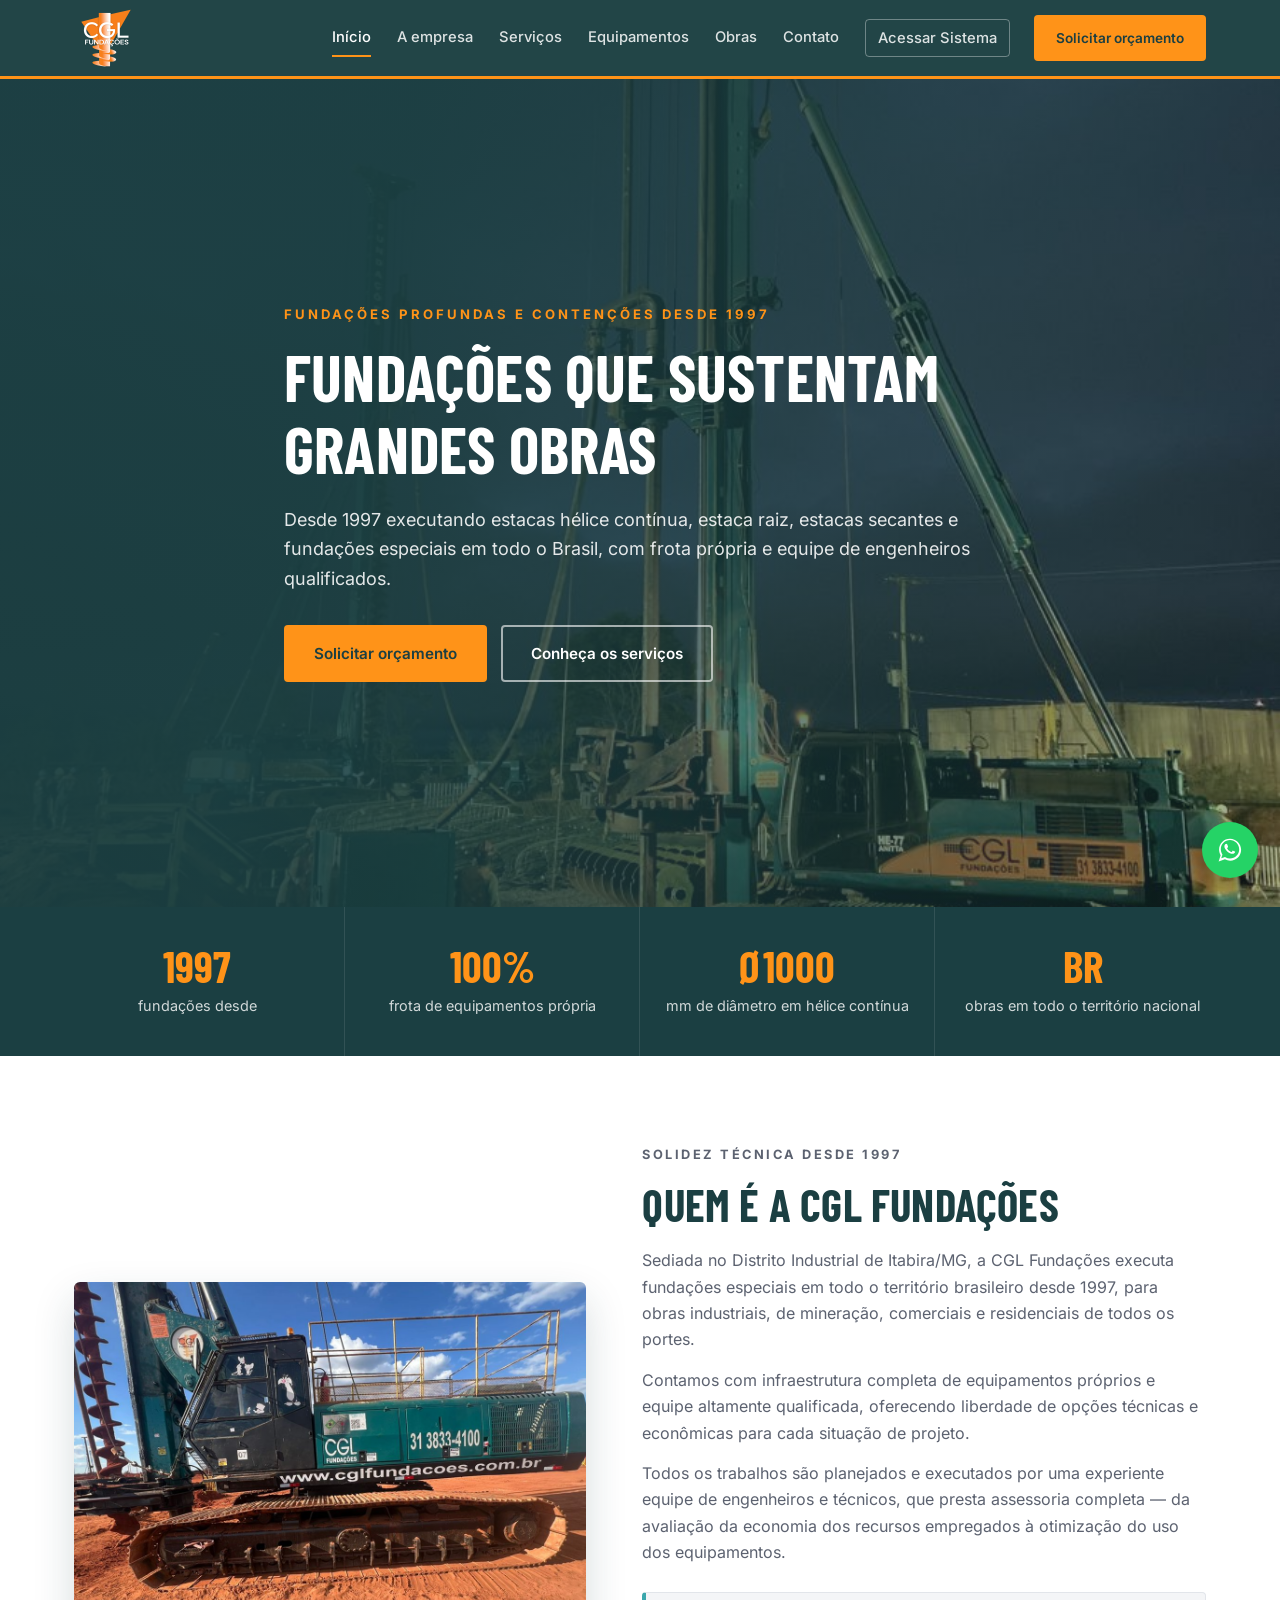
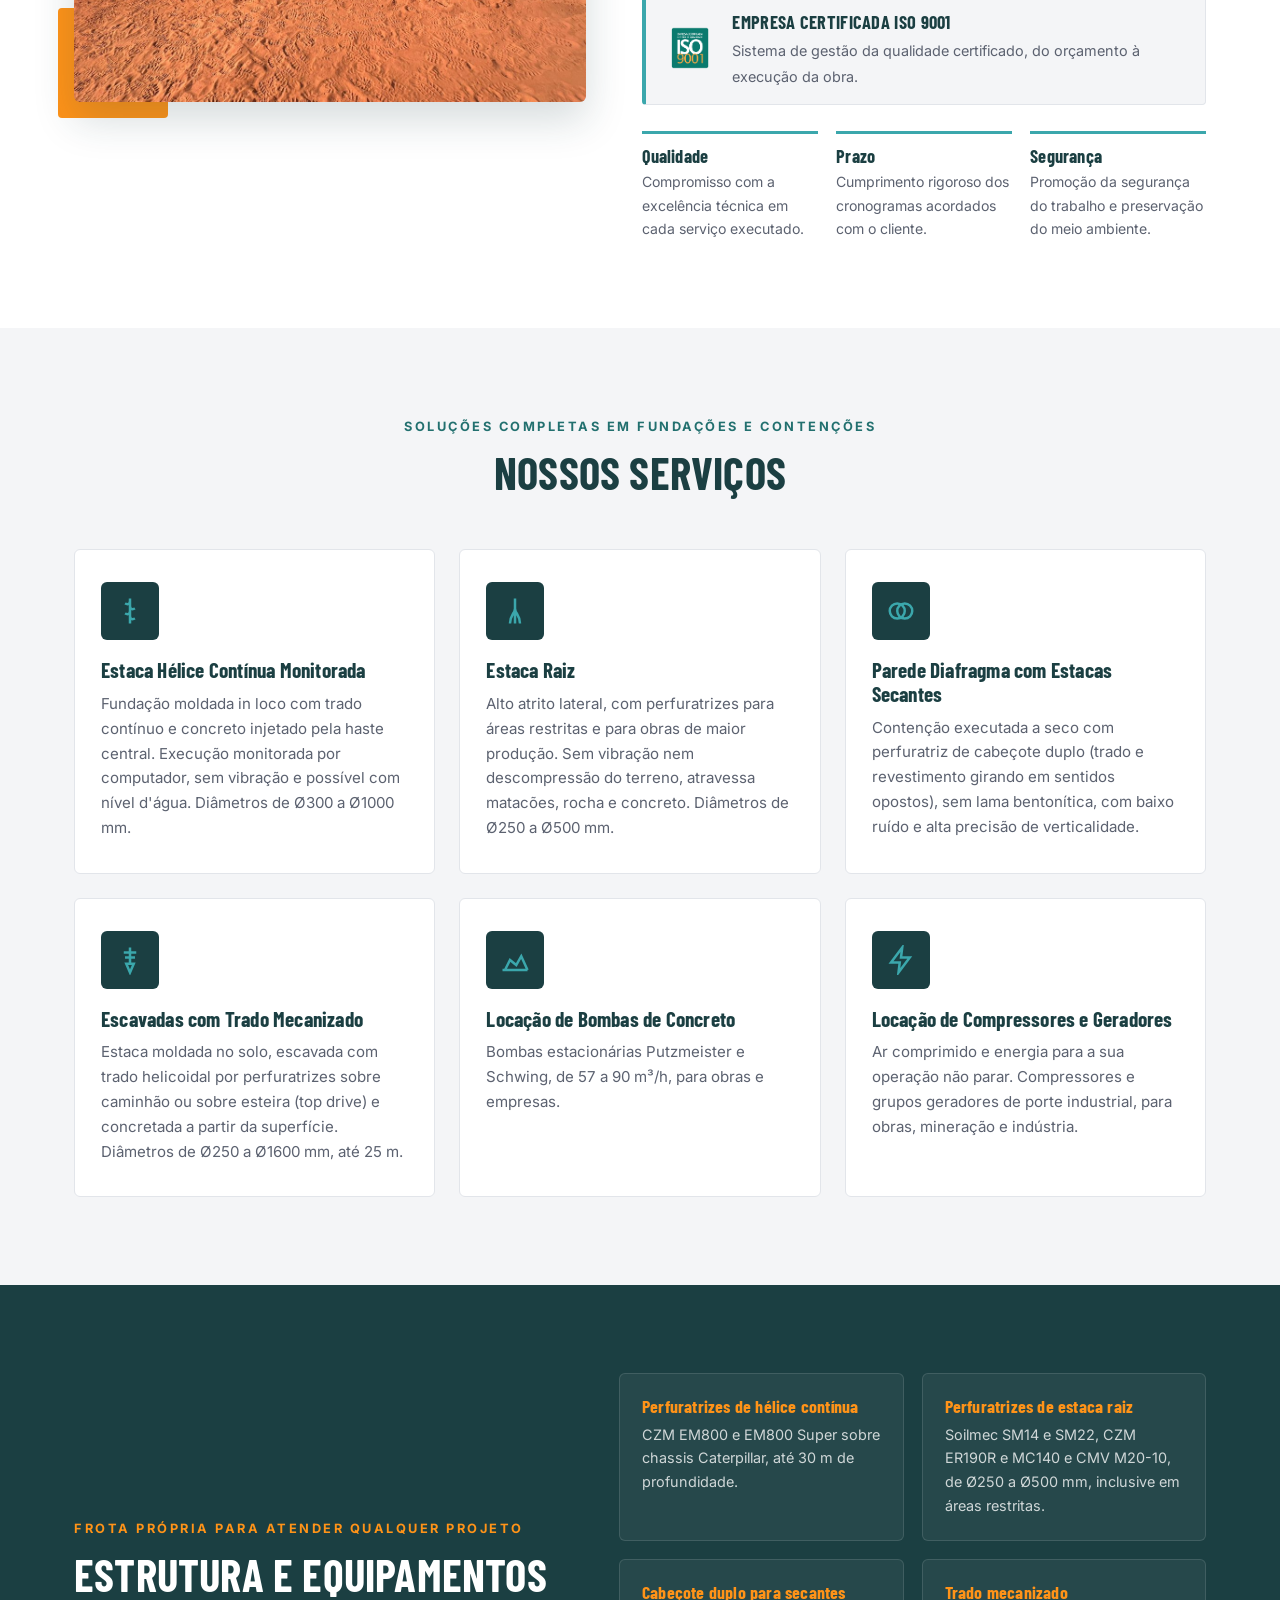
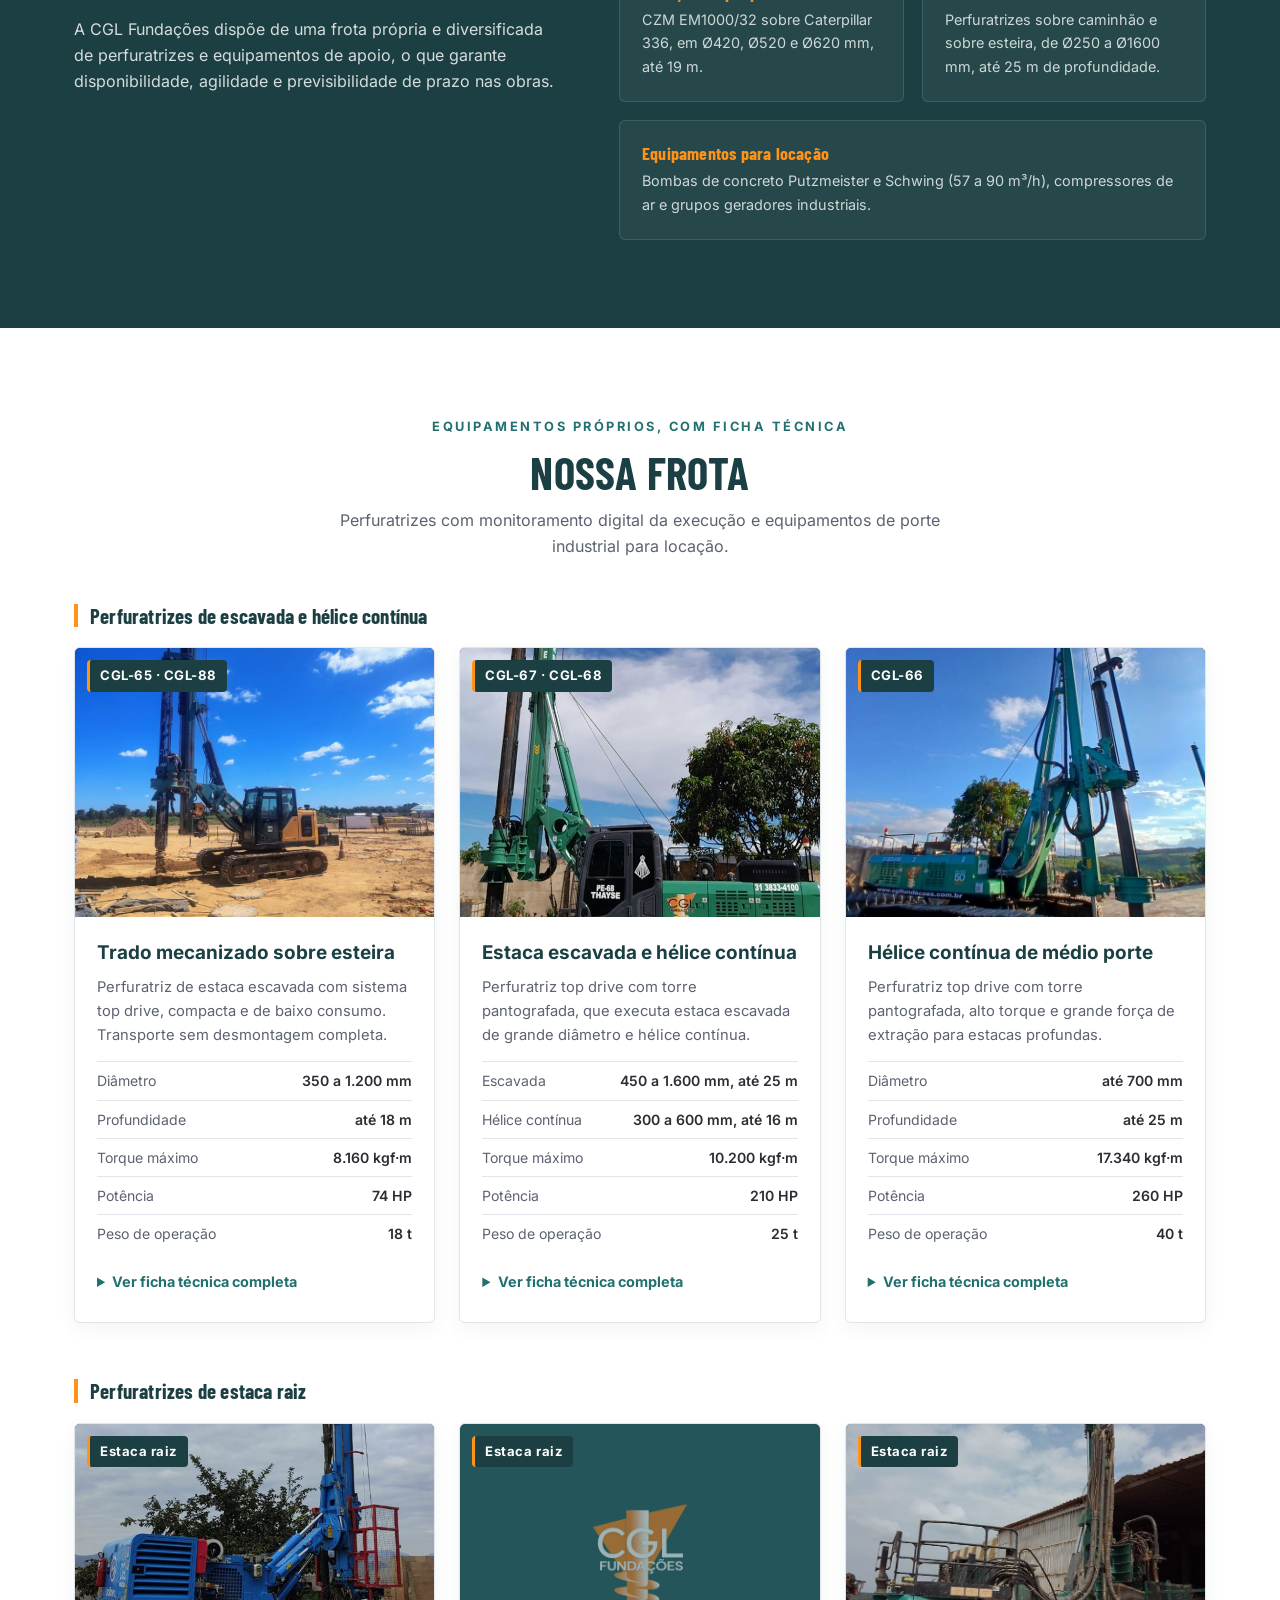
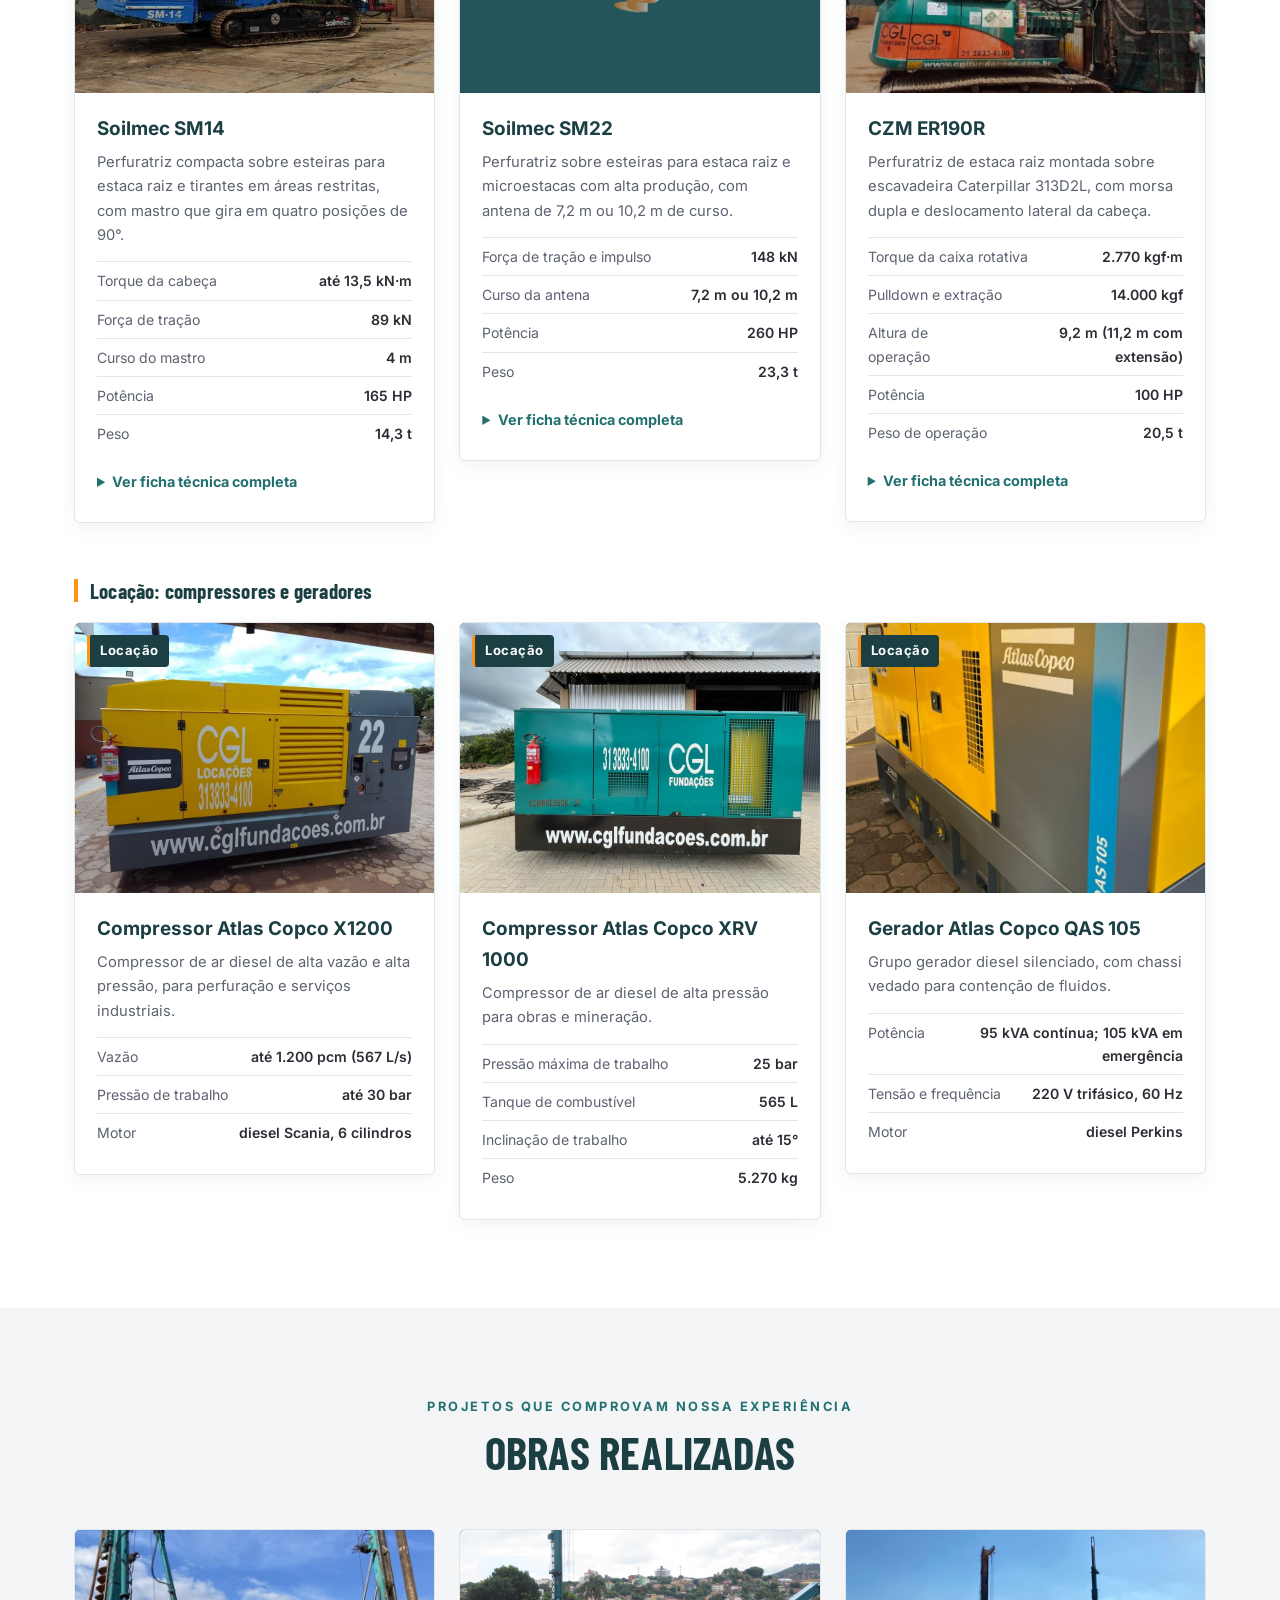
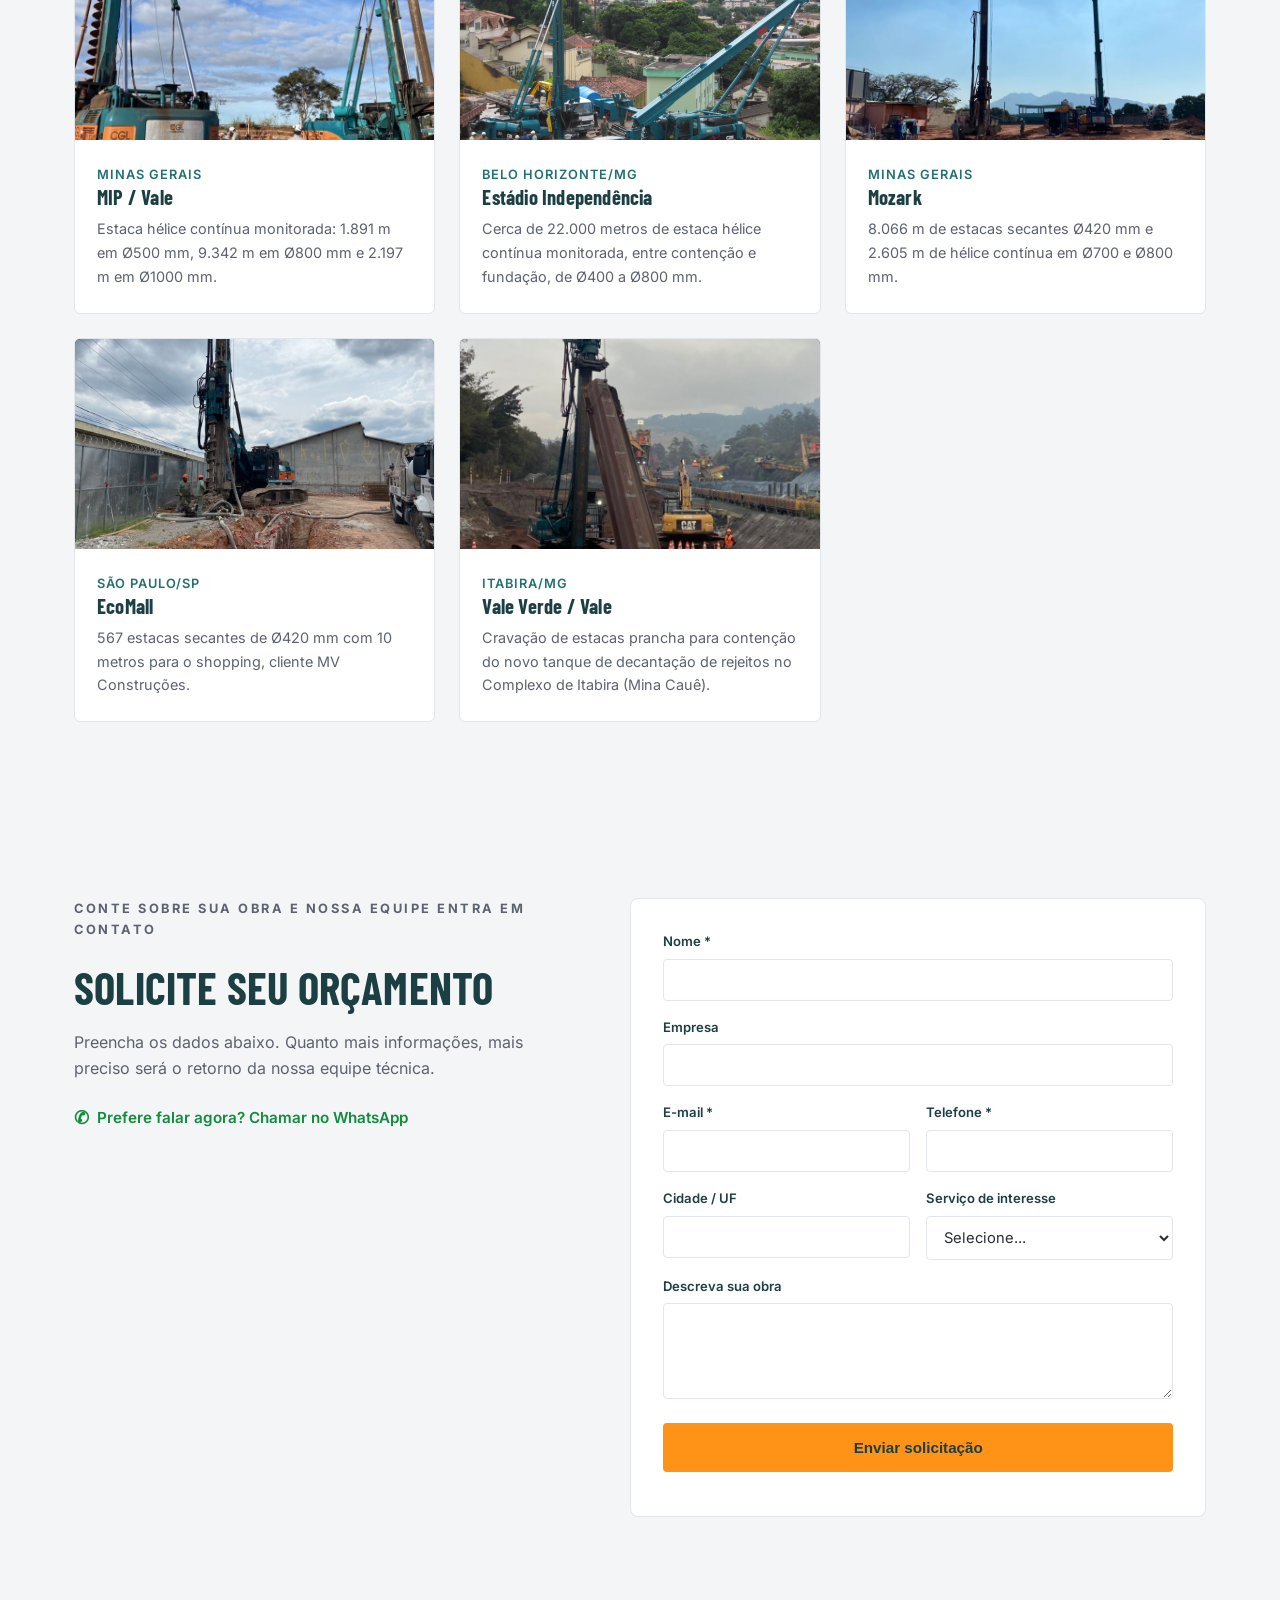
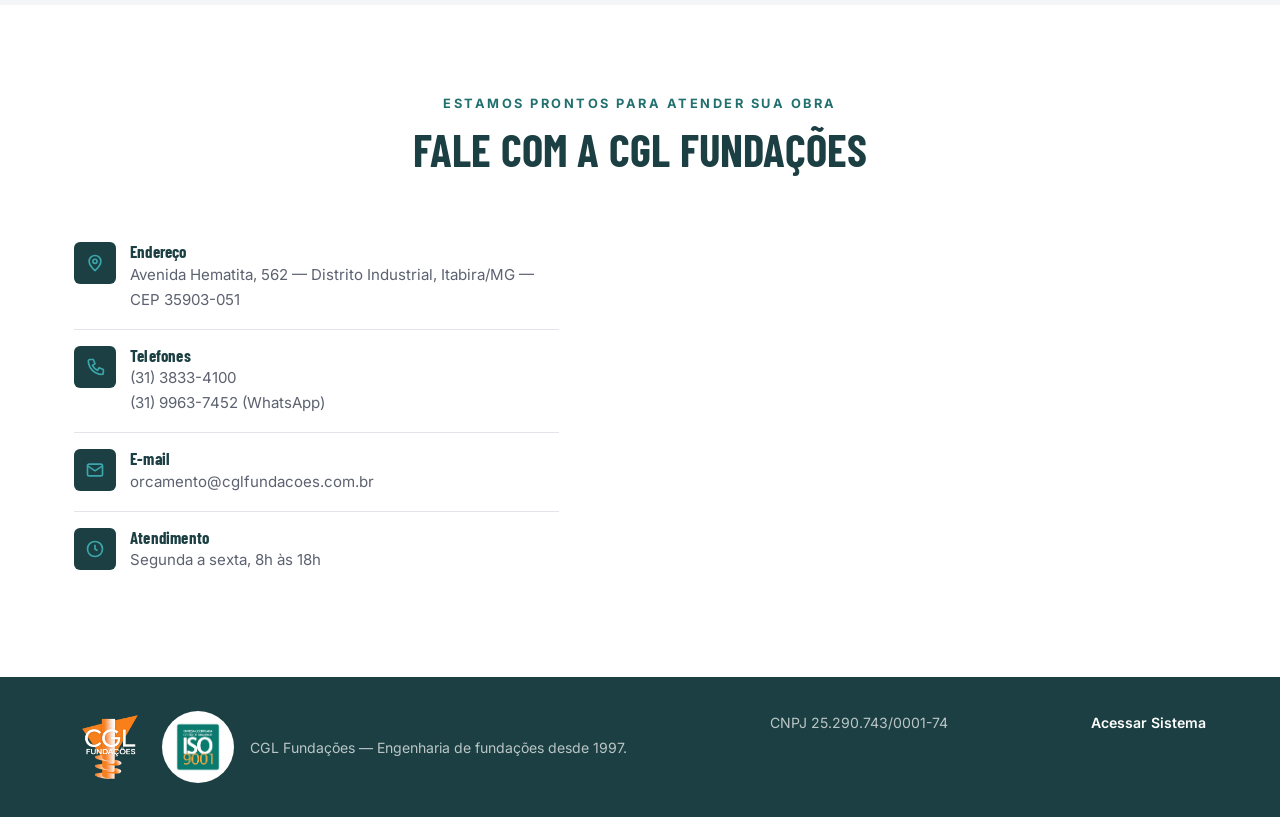
==== commit 1bb63d45: "site: retira o serviço de estaca cravada pré-moldada" ====
--- a/index.html
+++ b/index.html
@@ -4,7 +4,7 @@
   <meta charset="UTF-8" />
   <meta name="viewport" content="width=device-width, initial-scale=1.0" />
   <title>CGL Fundações — Engenharia de fundações desde 1997</title>
-  <meta name="description" content="CGL Fundações: estaca hélice contínua monitorada, estaca raiz, estacas secantes, trado mecanizado, estacas cravadas pré-moldadas e locação de bombas de concreto, compressores e geradores industriais. Itabira/MG, desde 1997, obras em todo o Brasil." />
+  <meta name="description" content="CGL Fundações: estaca hélice contínua monitorada, estaca raiz, estacas secantes, trado mecanizado e locação de bombas de concreto, compressores e geradores industriais. Itabira/MG, desde 1997, obras em todo o Brasil." />
   <link rel="canonical" href="https://cglfundacoes.com.br/" />
   <meta property="og:type" content="website" />
   <meta property="og:locale" content="pt_BR" />
@@ -18,7 +18,7 @@
     "@context": "https://schema.org",
     "@type": "LocalBusiness",
     "name": "CGL Fundações",
-    "description": "Fundações profundas e contenções: hélice contínua, estaca raiz, estacas secantes, trado mecanizado, estacas cravadas pré-moldadas e locação de bombas de concreto, compressores e geradores industriais.",
+    "description": "Fundações profundas e contenções: hélice contínua, estaca raiz, estacas secantes, trado mecanizado e locação de bombas de concreto, compressores e geradores industriais.",
     "url": "https://cglfundacoes.com.br/",
     "image": "https://cglfundacoes.com.br/imagens/hero.jpg",
     "telephone": "+55-31-3833-4100",
@@ -43,8 +43,9 @@
   </script>
   <meta name="theme-color" content="#1B3F42" />
   <link rel="manifest" href="manifest.json" />
-  <link rel="icon" href="imagens/icone-192.png" type="image/png" />
-  <link rel="apple-touch-icon" href="imagens/icone-192.png" />
+  <link rel="icon" href="imagens/favicon-32.png" sizes="32x32" type="image/png" />
+  <link rel="icon" href="imagens/icone-192.png" sizes="192x192" type="image/png" />
+  <link rel="apple-touch-icon" href="imagens/icone-apple-180.png" />
   <link rel="stylesheet" href="css/fontes/fontes.css" />
   <link rel="stylesheet" href="css/estilo.css" />
 </head>
--- a/css/estilo.css
+++ b/css/estilo.css
@@ -189,6 +189,7 @@
 .equip-texto h2 { color: #fff; margin-bottom: 16px; }
 .equip-descricao { color: rgba(255,255,255,.82); }
 .equip-destaques { display: grid; grid-template-columns: repeat(2,1fr); gap: 18px; }
+.equip-destaques > :last-child:nth-child(odd) { grid-column: 1 / -1; }
 .equip-item {
   background: rgba(255,255,255,.05); border: 1px solid rgba(255,255,255,.12);
   border-radius: 6px; padding: 22px;
@@ -211,6 +212,8 @@
 }
 .frota-foto { position: relative; aspect-ratio: 4 / 3; background: var(--azul-claro); }
 .frota-foto img { width: 100%; height: 100%; object-fit: cover; object-position: center 70%; display: block; }
+.frota-foto-vazia { display: flex; align-items: center; justify-content: center; }
+.frota-foto-vazia img { width: 34%; height: auto; object-fit: contain; opacity: .55; }
 .frota-tag {
   position: absolute; left: 12px; top: 12px; background: var(--azul); color: #fff;
   font-weight: 700; font-size: .82rem; letter-spacing: .04em; padding: 5px 10px; border-radius: 4px;
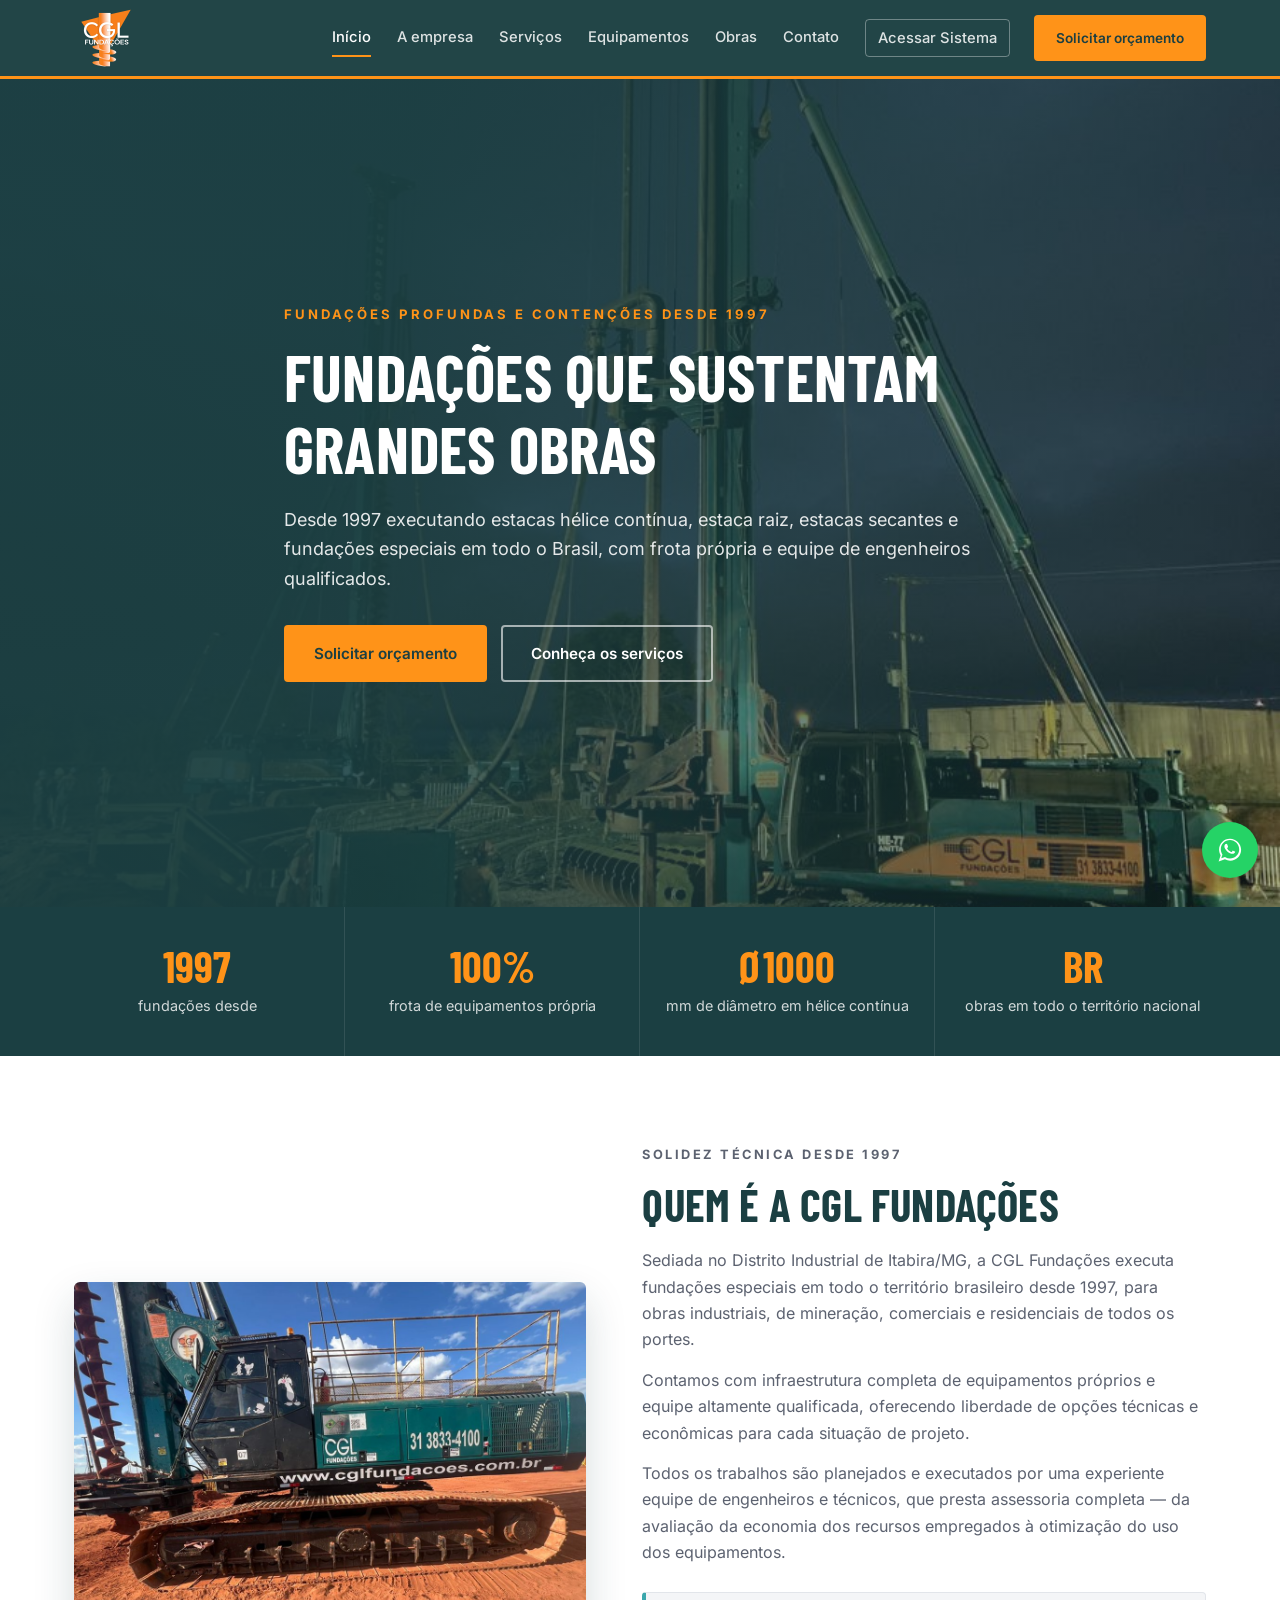
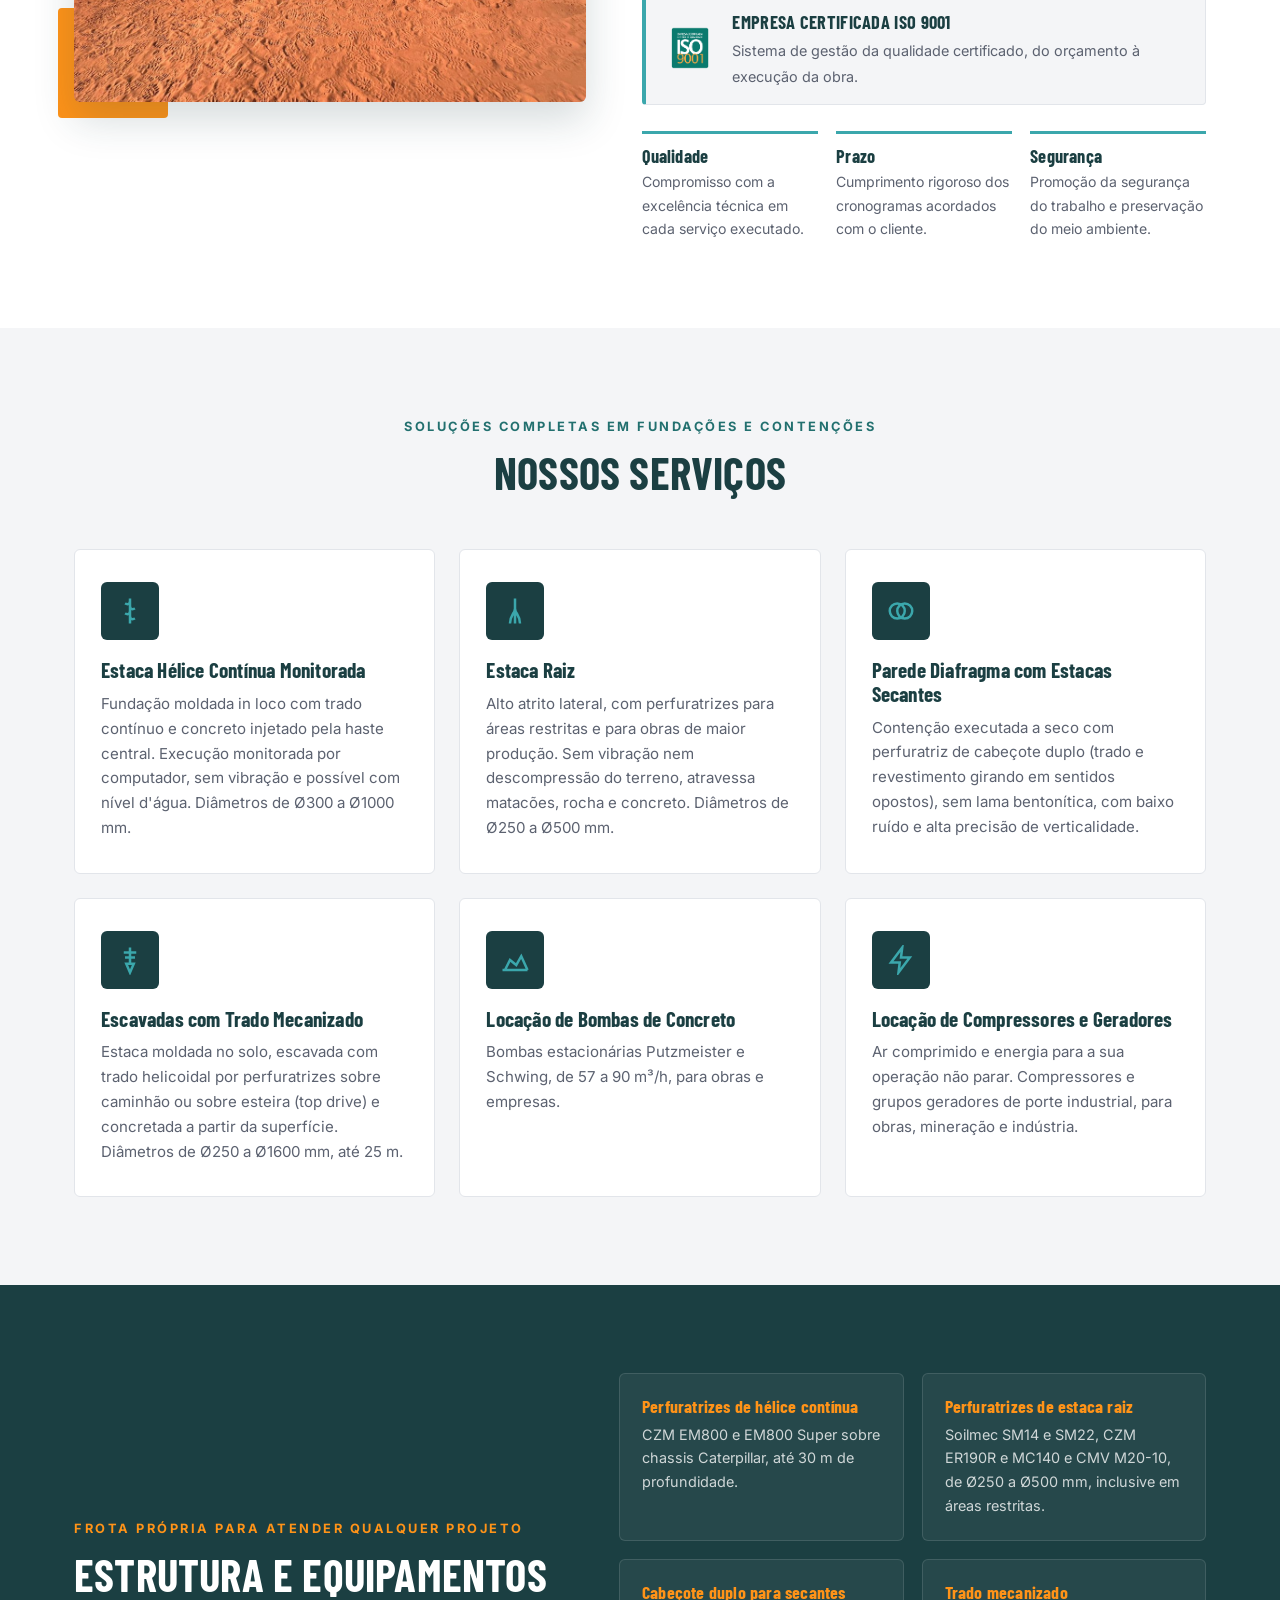
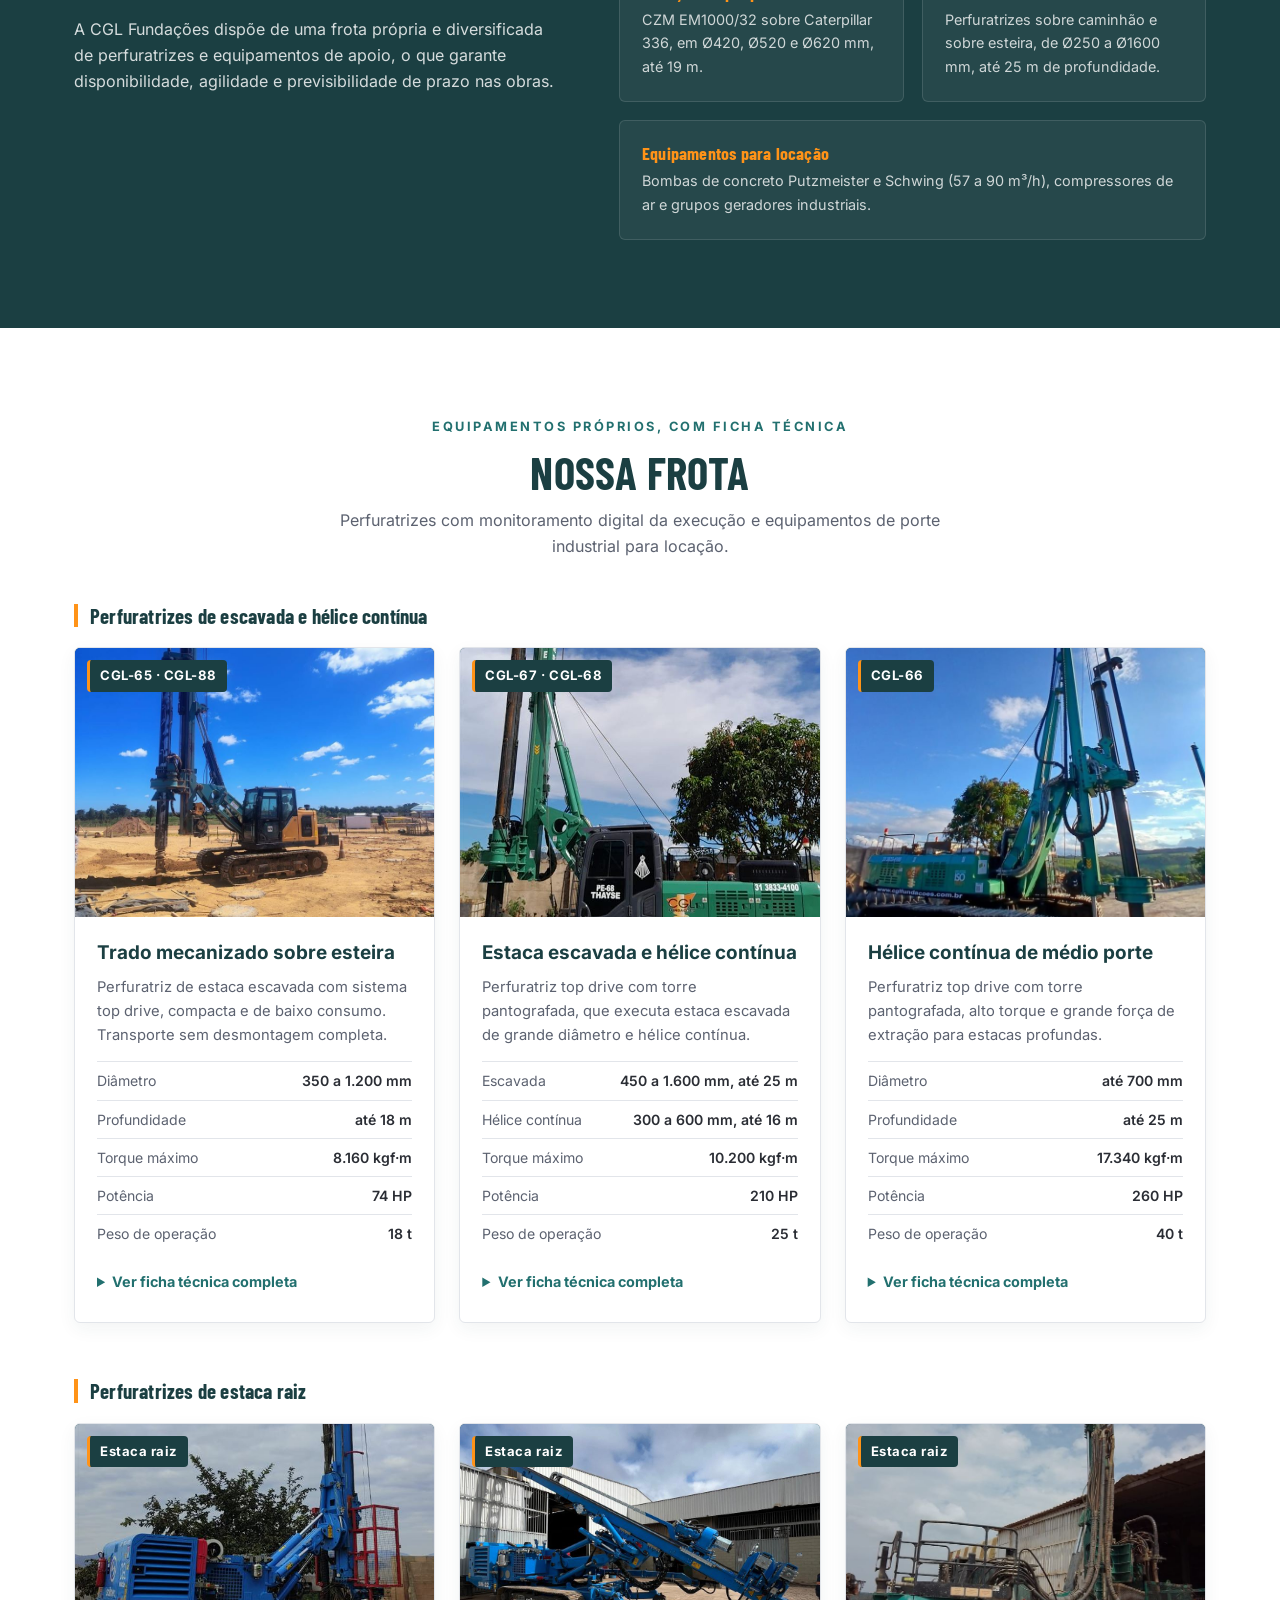
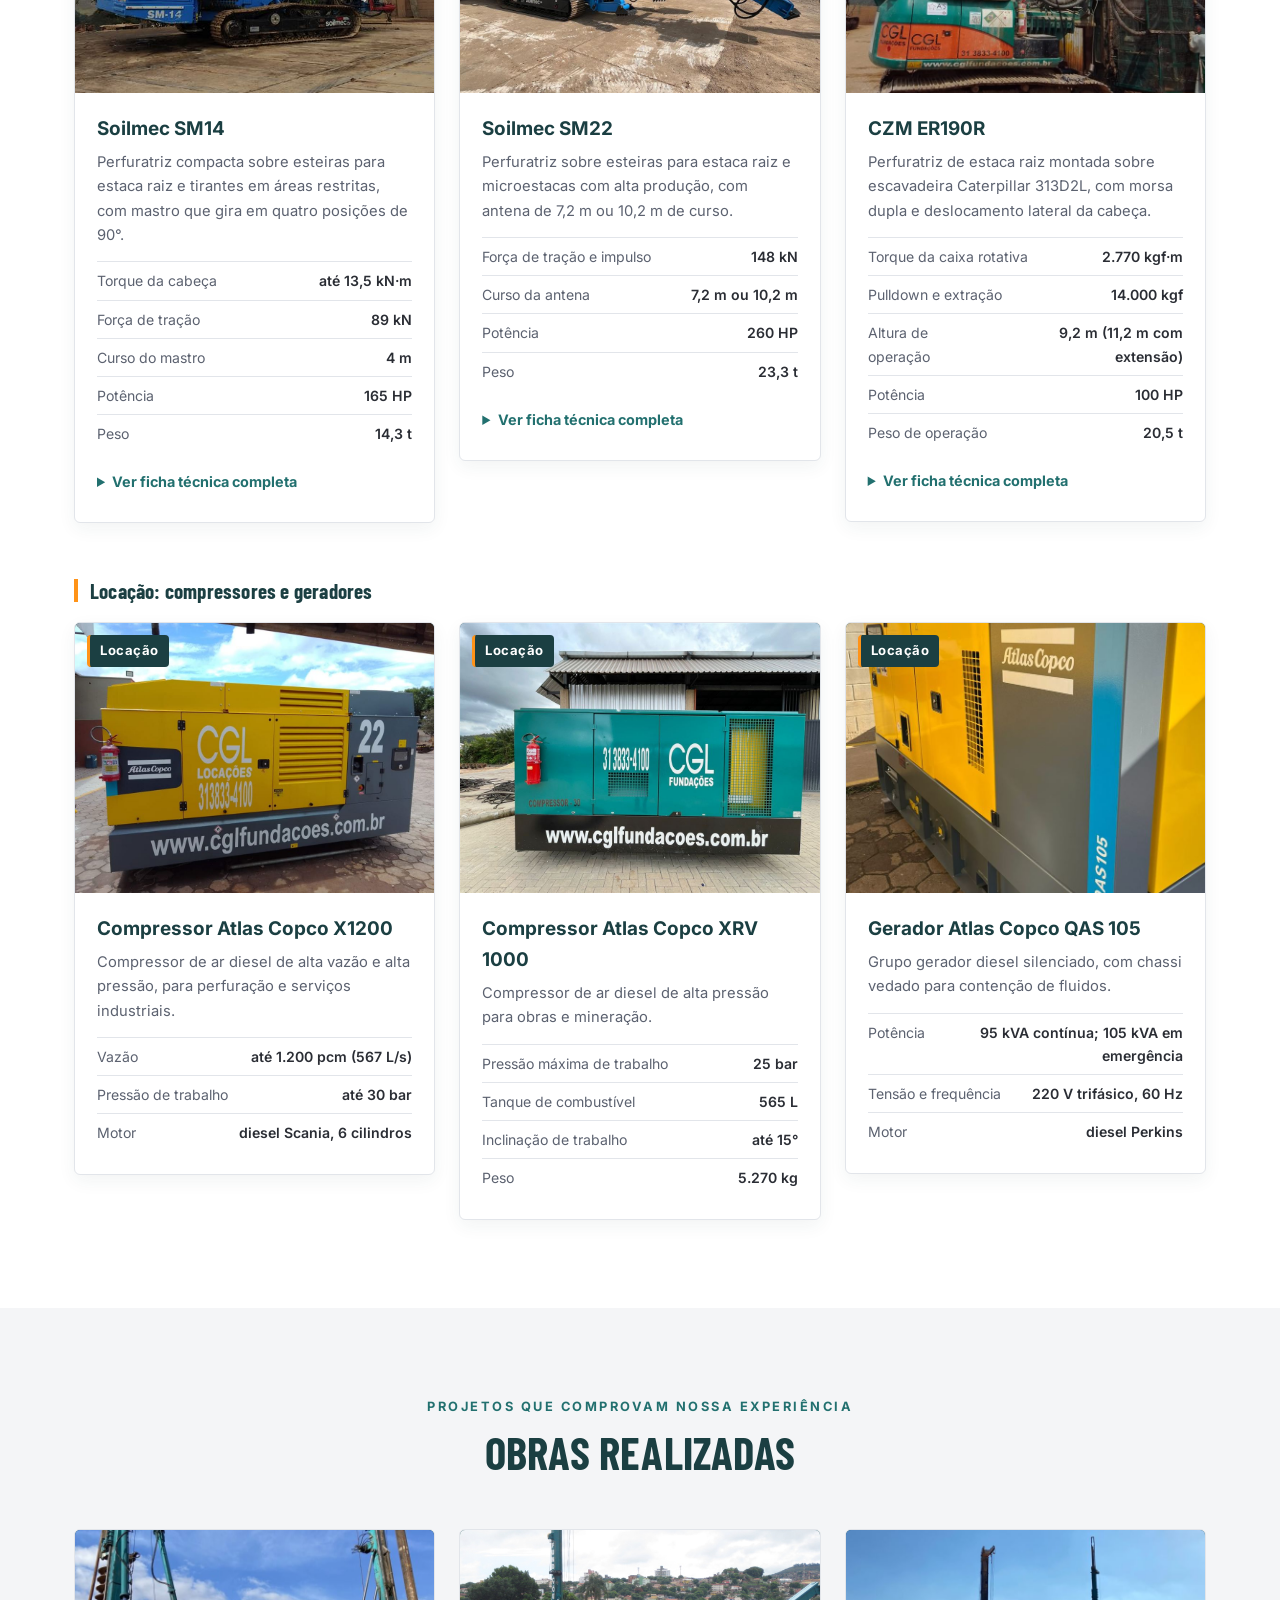
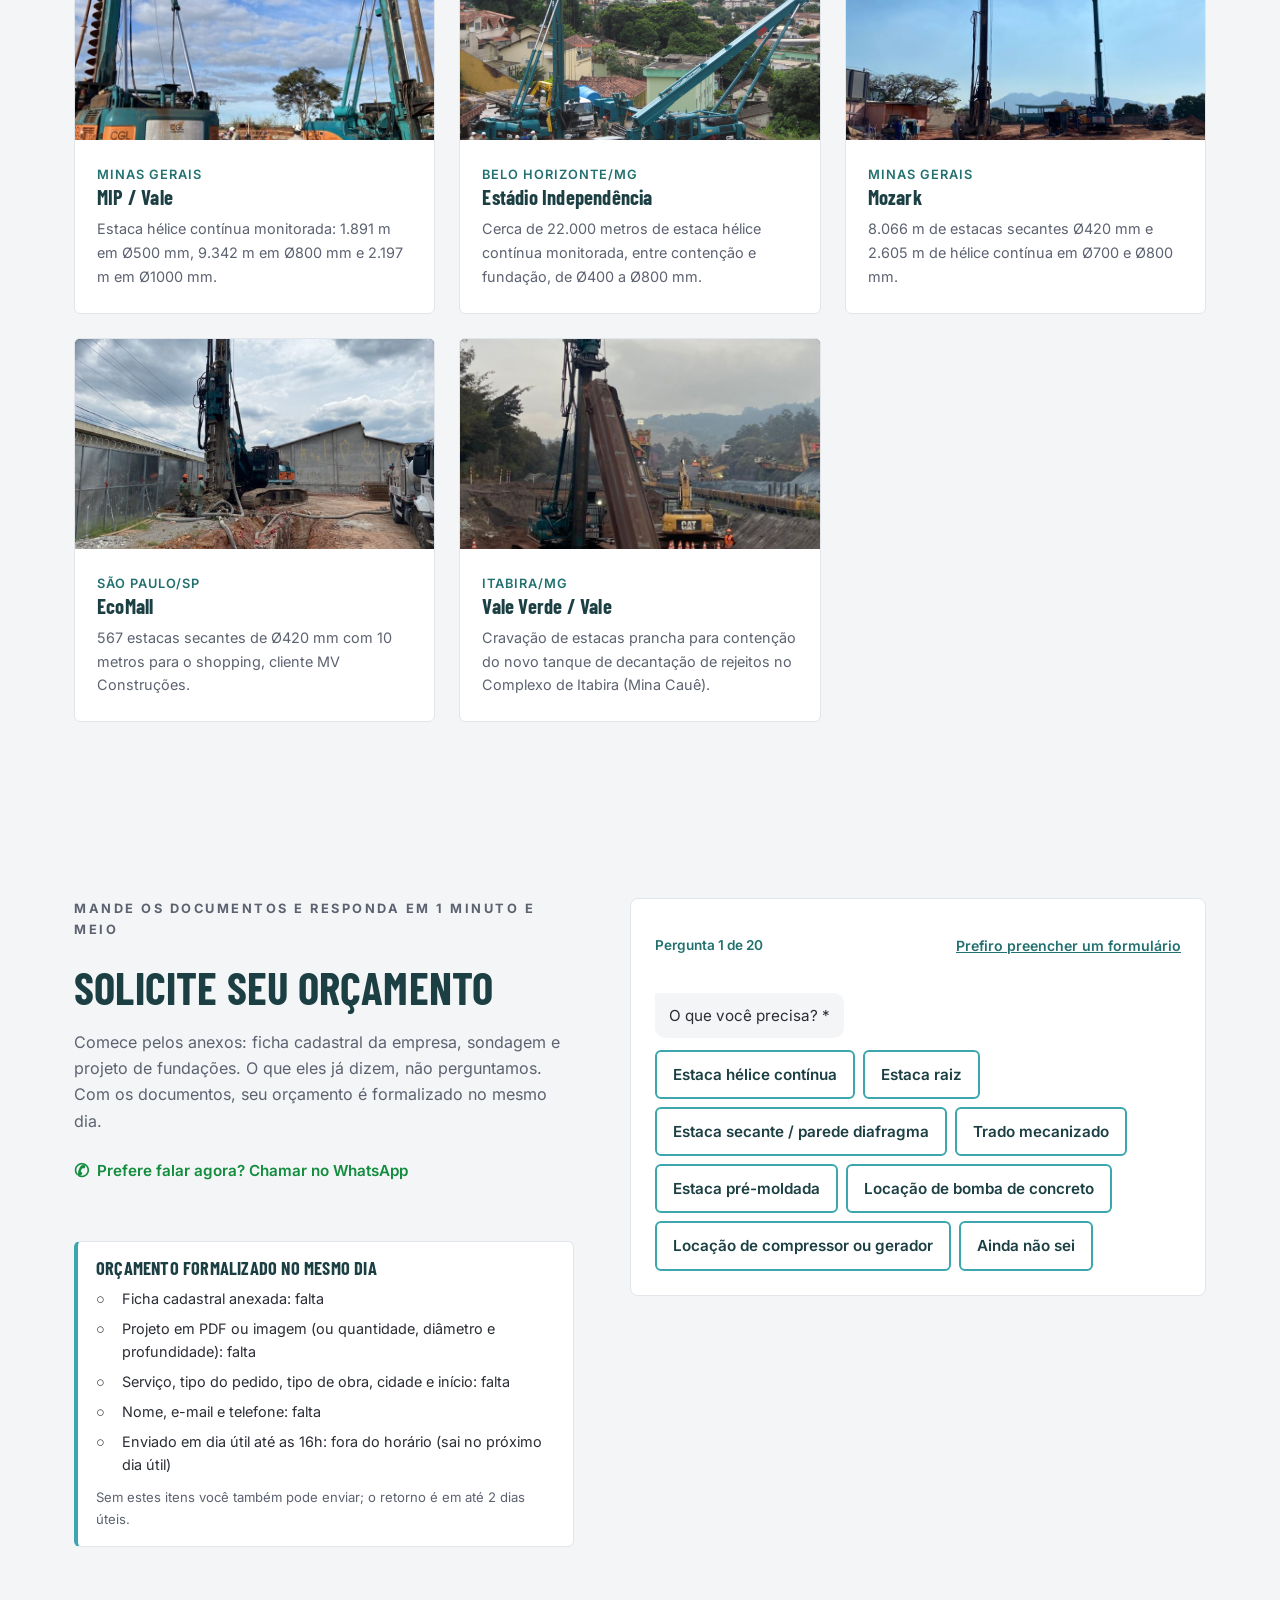
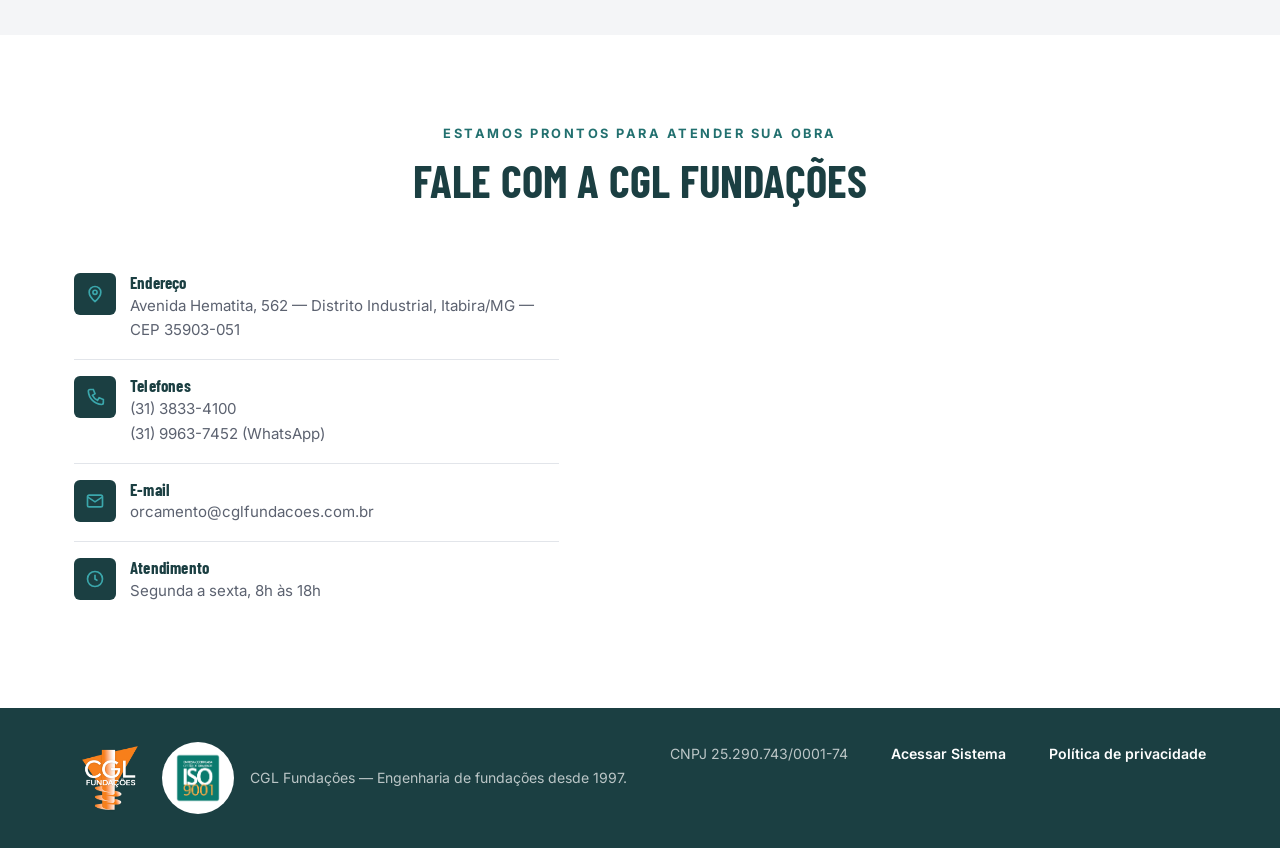
==== commit e161dcb4: "fase 195b: pedido de orçamento em conversa" ====
--- a/index.html
+++ b/index.html
@@ -146,49 +146,255 @@
     <section class="secao secao-orcamento" id="orcamento">
       <div class="container orcamento-grid">
         <div class="orcamento-intro">
-          <p class="secao-tag" id="orc-tag"></p>
-          <h2 id="orc-titulo"></h2>
-          <p id="orc-texto"></p>
-          <a class="whatsapp-link" id="orc-whatsapp" target="_blank" rel="noopener">
+          <p class="secao-tag" id="orc-tag">Mande os documentos e responda em 1 minuto e meio</p>
+          <h2 id="orc-titulo">Solicite seu orçamento</h2>
+          <p id="orc-texto">Comece pelos anexos: ficha cadastral da empresa, sondagem e projeto de fundações. Com os documentos, seu orçamento é formalizado no mesmo dia.</p>
+          <a class="whatsapp-link" id="orc-whatsapp" href="https://wa.me/553199637452" target="_blank" rel="noopener">
             Prefere falar agora? Chamar no WhatsApp
           </a>
         </div>
-        <form class="orcamento-form" id="orcamento-form" novalidate>
-          <div class="campo">
-            <label for="f-nome">Nome *</label>
-            <input type="text" id="f-nome" name="nome" required />
-          </div>
-          <div class="campo">
-            <label for="f-empresa">Empresa</label>
-            <input type="text" id="f-empresa" name="empresa" />
-          </div>
-          <div class="campo-linha">
-            <div class="campo">
-              <label for="f-email">E-mail *</label>
-              <input type="email" id="f-email" name="email" required />
+        <div class="orc-area">
+          <div class="orc-chat" id="orc-chat" hidden></div>
+          <form class="orcamento-form orc-form" id="orcamento-form" action="https://xiirduialyewpqkwsfxx.supabase.co/functions/v1/site-orcamento" method="post" enctype="multipart/form-data">
+            <p class="orc-form-intro">Preencha o que souber. Só nome, e-mail e telefone são obrigatórios.</p>
+            <fieldset class="orc-grupo">
+              <legend>Anexos (até 5 arquivos de 25 MB cada; sem JavaScript, até 20 MB no total)</legend>
+              <div class="campo"><label for="orc-f-anexo-ficha-cadastral">Ficha cadastral da empresa</label><input type="file" id="orc-f-anexo-ficha-cadastral" name="anexo_ficha_cadastral" accept=".pdf,.jpg,.jpeg,.png" multiple /><small class="orc-ajuda">Da empresa para quem o orçamento será feito. Dispensa as perguntas de empresa e CNPJ.</small></div>
+              <div class="campo"><label for="orc-f-anexo-sondagem">Sondagem (SPT)</label><input type="file" id="orc-f-anexo-sondagem" name="anexo_sondagem" accept=".pdf,.jpg,.jpeg,.png" multiple /><small class="orc-ajuda">Laudo de sondagem do terreno.</small></div>
+              <div class="campo"><label for="orc-f-anexo-projeto">Projeto de fundações</label><input type="file" id="orc-f-anexo-projeto" name="anexo_projeto" accept=".pdf,.jpg,.jpeg,.png,.dwg,.dxf" multiple /><small class="orc-ajuda">Planta de locação ou quadro de estacas. DWG e DXF são aceitos; mande também o PDF, se tiver.</small></div>
+              <small class="orc-ajuda">Se a ficha tiver dados bancários ou CPF, você pode cobri-los; não precisamos deles para o orçamento.</small>
+            </fieldset>
+            <fieldset class="orc-grupo">
+              <legend>O que você precisa?</legend>
+              <div class="orc-opcoes">
+                <label class="orc-opcao"><input type="radio" name="servico" value="helice" /> Estaca hélice contínua</label>
+                <label class="orc-opcao"><input type="radio" name="servico" value="raiz" /> Estaca raiz</label>
+                <label class="orc-opcao"><input type="radio" name="servico" value="secante" /> Estaca secante / parede diafragma</label>
+                <label class="orc-opcao"><input type="radio" name="servico" value="trado" /> Trado mecanizado</label>
+                <label class="orc-opcao"><input type="radio" name="servico" value="pre_moldada" /> Estaca pré-moldada</label>
+                <label class="orc-opcao"><input type="radio" name="servico" value="bomba" /> Locação de bomba de concreto</label>
+                <label class="orc-opcao"><input type="radio" name="servico" value="compressor_gerador" /> Locação de compressor ou gerador</label>
+                <label class="orc-opcao"><input type="radio" name="servico" value="nao_sei" /> Ainda não sei</label>
+              </div>
+            </fieldset>
+            <fieldset class="orc-grupo">
+              <legend>Este pedido é para quê?</legend>
+              <div class="orc-opcoes">
+                <label class="orc-opcao"><input type="radio" name="tipo_pedido" value="concorrencia" /> Concorrência (vários fornecedores, com data para entregar a proposta)</label>
+                <label class="orc-opcao"><input type="radio" name="tipo_pedido" value="cotacao" /> Cotação ou estimativa (obra em estudo)</label>
+                <label class="orc-opcao"><input type="radio" name="tipo_pedido" value="contratacao" /> Obra confirmada, quero contratar</label>
+              </div>
+            </fieldset>
+            <div class="campo"><label for="orc-f-data-entrega-proposta">Até quando precisa da proposta? <span class="orc-quando">(Só para concorrência)</span></label><input type="date" id="orc-f-data-entrega-proposta" name="data_entrega_proposta" /></div>
+            <fieldset class="orc-grupo">
+              <legend>É licitação pública? <span class="orc-quando">(Só para concorrência)</span></legend>
+              <div class="orc-opcoes">
+                <label class="orc-opcao"><input type="radio" name="licitacao_publica" value="sim" /> Sim</label>
+                <label class="orc-opcao"><input type="radio" name="licitacao_publica" value="nao" /> Não</label>
+              </div>
+              <div class="campo"><label for="orc-f-edital">Número do edital (opcional)</label><input type="text" id="orc-f-edital" name="edital" maxlength="80" /></div>
+            </fieldset>
+            <fieldset class="orc-grupo">
+              <legend>Quando a obra deve começar?</legend>
+              <div class="orc-opcoes">
+                <label class="orc-opcao"><input type="radio" name="inicio_previsto" value="ate_30_dias" /> Em até 30 dias</label>
+                <label class="orc-opcao"><input type="radio" name="inicio_previsto" value="1_a_3_meses" /> De 1 a 3 meses</label>
+                <label class="orc-opcao"><input type="radio" name="inicio_previsto" value="mais_3_meses" /> Mais de 3 meses</label>
+                <label class="orc-opcao"><input type="radio" name="inicio_previsto" value="data" /> Já tem data</label>
+                <label class="orc-opcao"><input type="radio" name="inicio_previsto" value="sem_previsao" /> Ainda sem previsão</label>
+              </div>
+              <div class="campo"><label for="orc-f-inicio-mes">Mês e ano de início</label><input type="month" id="orc-f-inicio-mes" name="inicio_mes" /></div>
+            </fieldset>
+            <div class="campo-linha">
+              <div class="campo"><label for="orc-f-cidade">Cidade da obra</label><input type="text" id="orc-f-cidade" name="cidade" maxlength="80" /></div>
+              <div class="campo"><label for="orc-f-uf">UF</label><select id="orc-f-uf" name="uf"><option value="">Selecione</option><option value="AC">AC</option><option value="AL">AL</option><option value="AP">AP</option><option value="AM">AM</option><option value="BA">BA</option><option value="CE">CE</option><option value="DF">DF</option><option value="ES">ES</option><option value="GO">GO</option><option value="MA">MA</option><option value="MT">MT</option><option value="MS">MS</option><option value="MG">MG</option><option value="PA">PA</option><option value="PB">PB</option><option value="PR">PR</option><option value="PE">PE</option><option value="PI">PI</option><option value="RJ">RJ</option><option value="RN">RN</option><option value="RS">RS</option><option value="RO">RO</option><option value="RR">RR</option><option value="SC">SC</option><option value="SP">SP</option><option value="SE">SE</option><option value="TO">TO</option></select></div>
             </div>
-            <div class="campo">
-              <label for="f-telefone">Telefone *</label>
-              <input type="tel" id="f-telefone" name="telefone" required />
+            <fieldset class="orc-grupo">
+              <legend>Você é...</legend>
+              <div class="orc-opcoes">
+                <label class="orc-opcao"><input type="radio" name="solicitante_tipo" value="dono" /> Dono da obra</label>
+                <label class="orc-opcao"><input type="radio" name="solicitante_tipo" value="construtora" /> Construtora</label>
+                <label class="orc-opcao"><input type="radio" name="solicitante_tipo" value="projetista" /> Projetista ou consultor</label>
+                <label class="orc-opcao"><input type="radio" name="solicitante_tipo" value="outro" /> Outro</label>
+              </div>
+            </fieldset>
+            <fieldset class="orc-grupo">
+              <legend>Que tipo de obra? <span class="orc-quando">(Fundação ou &quot;ainda não sei&quot;)</span></legend>
+              <div class="orc-opcoes">
+                <label class="orc-opcao"><input type="radio" name="segmento" value="industrial" /> Industrial ou mineração (dentro de planta, com regras de segurança)</label>
+                <label class="orc-opcao"><input type="radio" name="segmento" value="comercial" /> Comercial ou residencial (prédio, galpão, loja)</label>
+                <label class="orc-opcao"><input type="radio" name="segmento" value="infraestrutura" /> Infraestrutura (ponte, contenção, saneamento)</label>
+                <label class="orc-opcao"><input type="radio" name="segmento" value="casa" /> Casa</label>
+                <label class="orc-opcao"><input type="radio" name="segmento" value="nao_sei" /> Não sei</label>
+              </div>
+            </fieldset>
+            <div class="campo"><label for="orc-f-f1a">Em qual empresa ou planta? <span class="orc-quando">(Só para obra industrial)</span></label><input type="text" id="orc-f-f1a" name="F1a" maxlength="160" /></div>
+            <fieldset class="orc-grupo">
+              <legend>A planta exige integração de segurança e documentação (PGR, PCMSO, ASO)? <span class="orc-quando">(Só para obra industrial)</span></legend>
+              <div class="orc-opcoes">
+                <label class="orc-opcao"><input type="radio" name="F1b" value="sim" /> Sim</label>
+                <label class="orc-opcao"><input type="radio" name="F1b" value="nao" /> Não</label>
+                <label class="orc-opcao"><input type="radio" name="F1b" value="nao_sei" /> Não sei</label>
+              </div>
+            </fieldset>
+            <fieldset class="orc-grupo">
+              <legend>O trabalho será em horário restrito, à noite ou no fim de semana? <span class="orc-quando">(Só para obra industrial)</span></legend>
+              <div class="orc-opcoes">
+                <label class="orc-opcao"><input type="radio" name="F1c" value="sim" /> Sim</label>
+                <label class="orc-opcao"><input type="radio" name="F1c" value="nao" /> Não</label>
+                <label class="orc-opcao"><input type="radio" name="F1c" value="nao_sei" /> Não sei</label>
+              </div>
+            </fieldset>
+            <fieldset class="orc-grupo">
+              <legend>Quantas estacas, mais ou menos? <span class="orc-quando">(Fundação sem projeto anexado)</span></legend>
+              <div class="orc-opcoes">
+                <label class="orc-opcao"><input type="radio" name="F2" value="ate_20" /> Até 20</label>
+                <label class="orc-opcao"><input type="radio" name="F2" value="21_100" /> 21 a 100</label>
+                <label class="orc-opcao"><input type="radio" name="F2" value="101_300" /> 101 a 300</label>
+                <label class="orc-opcao"><input type="radio" name="F2" value="mais_300" /> Mais de 300</label>
+                <label class="orc-opcao"><input type="radio" name="F2" value="nao_sei" /> Não sei</label>
+              </div>
+            </fieldset>
+            <fieldset class="orc-grupo">
+              <legend>Qual o diâmetro? Pode marcar mais de um. <span class="orc-quando">(Fundação sem projeto anexado)</span></legend>
+              <div class="orc-opcoes orc-opcoes-grade">
+                <label class="orc-opcao"><input type="checkbox" name="F3" value="210" /> 210 mm</label>
+                <label class="orc-opcao"><input type="checkbox" name="F3" value="250" /> 250 mm</label>
+                <label class="orc-opcao"><input type="checkbox" name="F3" value="300" /> 300 mm</label>
+                <label class="orc-opcao"><input type="checkbox" name="F3" value="310" /> 310 mm</label>
+                <label class="orc-opcao"><input type="checkbox" name="F3" value="400" /> 400 mm</label>
+                <label class="orc-opcao"><input type="checkbox" name="F3" value="410" /> 410 mm</label>
+                <label class="orc-opcao"><input type="checkbox" name="F3" value="420" /> 420 mm</label>
+                <label class="orc-opcao"><input type="checkbox" name="F3" value="450" /> 450 mm</label>
+                <label class="orc-opcao"><input type="checkbox" name="F3" value="500" /> 500 mm</label>
+                <label class="orc-opcao"><input type="checkbox" name="F3" value="520" /> 520 mm</label>
+                <label class="orc-opcao"><input type="checkbox" name="F3" value="600" /> 600 mm</label>
+                <label class="orc-opcao"><input type="checkbox" name="F3" value="620" /> 620 mm</label>
+                <label class="orc-opcao"><input type="checkbox" name="F3" value="700" /> 700 mm</label>
+                <label class="orc-opcao"><input type="checkbox" name="F3" value="800" /> 800 mm</label>
+                <label class="orc-opcao"><input type="checkbox" name="F3" value="900" /> 900 mm</label>
+                <label class="orc-opcao"><input type="checkbox" name="F3" value="1000" /> 1000 mm</label>
+                <label class="orc-opcao"><input type="checkbox" name="F3" value="1100" /> 1100 mm</label>
+                <label class="orc-opcao"><input type="checkbox" name="F3" value="1200" /> 1200 mm</label>
+                <label class="orc-opcao"><input type="checkbox" name="F3" value="1300" /> 1300 mm</label>
+                <label class="orc-opcao"><input type="checkbox" name="F3" value="nao_sei" /> Não sei</label>
+              </div>
+            </fieldset>
+            <fieldset class="orc-grupo">
+              <legend>Profundidade média estimada? <span class="orc-quando">(Fundação sem projeto anexado)</span></legend>
+              <div class="orc-opcoes">
+                <label class="orc-opcao"><input type="radio" name="F4" value="ate_10" /> Até 10 m</label>
+                <label class="orc-opcao"><input type="radio" name="F4" value="10_20" /> 10 a 20 m</label>
+                <label class="orc-opcao"><input type="radio" name="F4" value="20_30" /> 20 a 30 m</label>
+                <label class="orc-opcao"><input type="radio" name="F4" value="mais_30" /> Mais de 30 m</label>
+                <label class="orc-opcao"><input type="radio" name="F4" value="nao_sei" /> Não sei</label>
+              </div>
+            </fieldset>
+            <fieldset class="orc-grupo">
+              <legend>O projeto de fundações está... <span class="orc-quando">(Fundação sem projeto anexado)</span></legend>
+              <div class="orc-opcoes">
+                <label class="orc-opcao"><input type="radio" name="F5" value="em_elaboracao" /> Em elaboração</label>
+                <label class="orc-opcao"><input type="radio" name="F5" value="nao_existe" /> Não existe ainda</label>
+              </div>
+            </fieldset>
+            <fieldset class="orc-grupo">
+              <legend>Tem sondagem (SPT)? <span class="orc-quando">(Fundação sem sondagem anexada)</span></legend>
+              <div class="orc-opcoes">
+                <label class="orc-opcao"><input type="radio" name="F6" value="sim" /> Sim, mando depois</label>
+                <label class="orc-opcao"><input type="radio" name="F6" value="nao" /> Não</label>
+                <label class="orc-opcao"><input type="radio" name="F6" value="nao_sei" /> Não sei</label>
+              </div>
+            </fieldset>
+            <fieldset class="orc-grupo">
+              <legend>Alguma camada muito dura (SPT acima de 35) ou rocha? <span class="orc-quando">(Se tem sondagem)</span></legend>
+              <div class="orc-opcoes">
+                <label class="orc-opcao"><input type="radio" name="F6a" value="sim" /> Sim</label>
+                <label class="orc-opcao"><input type="radio" name="F6a" value="nao" /> Não</label>
+                <label class="orc-opcao"><input type="radio" name="F6a" value="nao_sei" /> Não sei</label>
+              </div>
+            </fieldset>
+            <fieldset class="orc-grupo">
+              <legend>O terreno já está pronto para a máquina? <span class="orc-quando">(Fundação)</span></legend>
+              <div class="orc-opcoes">
+                <label class="orc-opcao"><input type="radio" name="F7" value="sim" /> Sim, platô nivelado e acesso para caminhão</label>
+                <label class="orc-opcao"><input type="radio" name="F7" value="nao" /> Não</label>
+                <label class="orc-opcao"><input type="radio" name="F7" value="nao_sei" /> Não sei</label>
+              </div>
+            </fieldset>
+            <fieldset class="orc-grupo">
+              <legend>Alguma restrição no local? Pode marcar mais de uma. <span class="orc-quando">(Fundação)</span></legend>
+              <div class="orc-opcoes">
+                <label class="orc-opcao"><input type="checkbox" name="F8" value="pe_direito" /> Pé-direito baixo ou área coberta</label>
+                <label class="orc-opcao"><input type="checkbox" name="F8" value="vibracao" /> Vizinho sensível a vibração ou barulho</label>
+                <label class="orc-opcao"><input type="checkbox" name="F8" value="espaco" /> Espaço apertado</label>
+                <label class="orc-opcao"><input type="checkbox" name="F8" value="nenhuma" /> Nenhuma</label>
+              </div>
+            </fieldset>
+            <fieldset class="orc-grupo">
+              <legend>Qual equipamento? <span class="orc-quando">(Locação de compressor ou gerador)</span></legend>
+              <div class="orc-opcoes">
+                <label class="orc-opcao"><input type="radio" name="L1" value="compressor" /> Compressor</label>
+                <label class="orc-opcao"><input type="radio" name="L1" value="gerador" /> Gerador</label>
+                <label class="orc-opcao"><input type="radio" name="L1" value="ambos" /> Os dois</label>
+              </div>
+            </fieldset>
+            <fieldset class="orc-grupo">
+              <legend>Por quanto tempo? <span class="orc-quando">(Locação)</span></legend>
+              <div class="orc-opcoes">
+                <label class="orc-opcao"><input type="radio" name="L2" value="dias" /> Alguns dias</label>
+                <label class="orc-opcao"><input type="radio" name="L2" value="semanas" /> Semanas</label>
+                <label class="orc-opcao"><input type="radio" name="L2" value="meses" /> Meses</label>
+                <label class="orc-opcao"><input type="radio" name="L2" value="nao_sei" /> Não sei</label>
+              </div>
+              <div class="campo"><label for="orc-f-l2n">Quantos dias, semanas ou meses? (opcional)</label><input type="number" id="orc-f-l2n" name="L2n" min="1" max="1000" /></div>
+            </fieldset>
+            <fieldset class="orc-grupo">
+              <legend>Com operador? <span class="orc-quando">(Locação)</span></legend>
+              <div class="orc-opcoes">
+                <label class="orc-opcao"><input type="radio" name="L3" value="sim" /> Sim</label>
+                <label class="orc-opcao"><input type="radio" name="L3" value="nao" /> Não</label>
+                <label class="orc-opcao"><input type="radio" name="L3" value="nao_sei" /> Não sei</label>
+              </div>
+            </fieldset>
+            <fieldset class="orc-grupo">
+              <legend>Volume de concreto estimado? <span class="orc-quando">(Locação de bomba)</span></legend>
+              <div class="orc-opcoes">
+                <label class="orc-opcao"><input type="radio" name="L4" value="nao_sei" /> Não sei</label>
+              </div>
+              <div class="campo"><label for="orc-f-l4">Digite o volume em m³</label><input type="number" id="orc-f-l4" name="L4" min="1" max="100000" /></div>
+            </fieldset>
+            <div class="campo"><label for="orc-f-n1">Conte em poucas palavras o que vai construir. <span class="orc-quando">(Se ainda não sabe o serviço)</span></label><textarea id="orc-f-n1" name="N1" rows="3" maxlength="1000"></textarea></div>
+            <div class="campo"><label for="orc-f-nome">Seu nome *</label><input type="text" id="orc-f-nome" name="nome" required autocomplete="name" maxlength="120" /></div>
+            <div class="campo-linha">
+              <div class="campo"><label for="orc-f-empresa">Empresa <span class="orc-quando">(Sem ficha cadastral anexada)</span></label><input type="text" id="orc-f-empresa" name="empresa" maxlength="160" autocomplete="organization" /></div>
+              <div class="campo"><label for="orc-f-cnpj">CNPJ (opcional)</label><input type="text" id="orc-f-cnpj" name="cnpj" maxlength="18" /></div>
             </div>
-          </div>
-          <div class="campo-linha">
-            <div class="campo">
-              <label for="f-cidade">Cidade / UF</label>
-              <input type="text" id="f-cidade" name="cidade" />
-            </div>
-            <div class="campo">
-              <label for="f-servico">Serviço de interesse</label>
-              <select id="f-servico" name="servico"></select>
-            </div>
-          </div>
-          <div class="campo">
-            <label for="f-mensagem">Descreva sua obra</label>
-            <textarea id="f-mensagem" name="mensagem" rows="4"></textarea>
-          </div>
-          <button type="submit" class="btn btn-accent btn-bloco">Enviar solicitação</button>
-          <p class="form-aviso" id="form-aviso" role="status"></p>
-        </form>
+            <div class="campo"><label for="orc-f-email">E-mail *</label><input type="email" id="orc-f-email" name="email" required autocomplete="email" maxlength="160" /></div>
+            <div class="campo"><label for="orc-f-telefone">Telefone ou WhatsApp, com DDD *</label><input type="tel" id="orc-f-telefone" name="telefone" required autocomplete="tel" /></div>
+            <fieldset class="orc-grupo">
+              <legend>Como quer receber a proposta?</legend>
+              <div class="orc-opcoes">
+                <label class="orc-opcao"><input type="radio" name="canal_proposta" value="whatsapp" /> WhatsApp</label>
+                <label class="orc-opcao"><input type="radio" name="canal_proposta" value="email" /> E-mail</label>
+                <label class="orc-opcao"><input type="radio" name="canal_proposta" value="ambos" /> Os dois</label>
+              </div>
+            </fieldset>
+            <fieldset class="orc-grupo">
+              <legend>O telefone que você informou é o WhatsApp? <span class="orc-quando">(Se quer receber pelo WhatsApp)</span></legend>
+              <div class="orc-opcoes">
+                <label class="orc-opcao"><input type="radio" name="whatsapp_mesmo" value="sim" /> Sim</label>
+                <label class="orc-opcao"><input type="radio" name="whatsapp_mesmo" value="nao" /> Não, é outro</label>
+              </div>
+              <div class="campo"><label for="orc-f-whatsapp">Número do WhatsApp, com DDD</label><input type="tel" id="orc-f-whatsapp" name="whatsapp" /></div>
+            </fieldset>
+            <div class="campo"><label for="orc-f-c6">Mais alguma coisa que devemos saber?</label><textarea id="orc-f-c6" name="C6" rows="3" maxlength="1000"></textarea></div>
+            <div class="orc-armadilha" aria-hidden="true"><label for="orc-f-site-url">Deixe este campo vazio</label><input type="text" id="orc-f-site-url" name="site_url" tabindex="-1" autocomplete="off" /></div>
+            <input type="hidden" name="aviso_privacidade_versao" value="2026-11-18" />
+            <button type="submit" class="btn btn-accent btn-bloco">Enviar pedido</button>
+            <p class="orc-privacidade">Usamos estes dados e arquivos só para preparar o seu orçamento. Veja a <a href="privacidade/">política de privacidade</a>.</p>
+          </form>
+        </div>
+        <aside class="orc-selo" id="orc-selo" aria-live="polite" aria-label="O que garante o orçamento no mesmo dia" hidden></aside>
       </div>
     </section>
 
@@ -220,5 +426,6 @@
 
   <script src="conteudo.js"></script>
   <script src="js/app.js"></script>
+  <script src="js/orcamento-chat.js"></script>
 </body>
 </html>
--- a/css/estilo.css
+++ b/css/estilo.css
@@ -367,3 +367,111 @@
   .logo img { height: 52px; width: 52px; }
   .rodape-marca { flex-direction: column; align-items: flex-start; }
 }
+
+/* ---------- Pedido de orçamento: conversa guiada (fase 195b) ---------- */
+:root { --erro-txt: #A3241B; }
+.orcamento-grid { grid-template-areas: "intro area" "selo area"; align-items: start; }
+.orcamento-intro { grid-area: intro; }
+.orc-area { grid-area: area; min-width: 0; }
+.orc-selo { grid-area: selo; }
+.orc-chat { background: var(--branco); border: 1px solid var(--borda); border-radius: 8px; padding: 24px; }
+.orc-chat-topo { display: flex; justify-content: space-between; align-items: center; gap: 12px; flex-wrap: wrap; margin-bottom: 12px; }
+.orc-progresso { font-size: .85rem; font-weight: 600; color: var(--java-txt); }
+.orc-log { display: flex; flex-direction: column; gap: 10px; }
+.orc-par { display: flex; flex-direction: column; gap: 6px; }
+.orc-balao { max-width: 92%; padding: 10px 14px; border-radius: 10px; font-size: .95rem; overflow-wrap: anywhere; }
+.orc-balao-cgl { align-self: flex-start; background: var(--claro); color: var(--texto); border-top-left-radius: 2px; }
+.orc-balao-cliente {
+  align-self: flex-end; background: var(--azul); color: var(--branco); border-top-right-radius: 2px;
+  display: flex; flex-wrap: wrap; align-items: baseline; gap: 4px 12px;
+}
+.orc-balao-cliente .orc-alterar { color: var(--branco); }
+.orc-atual { margin-top: 14px; }
+.orc-pergunta { display: flex; flex-direction: column; gap: 12px; }
+.orc-opcoes-chat { display: flex; flex-wrap: wrap; gap: 8px; }
+.orc-btn {
+  min-height: 44px; min-width: 44px; padding: 10px 16px; border-radius: 6px; cursor: pointer;
+  font: inherit; font-size: .95rem; font-weight: 600; text-align: left;
+  background: var(--accent); color: var(--azul); border: 2px solid var(--accent);
+}
+.orc-btn:hover { background: var(--accent-esc); border-color: var(--accent-esc); }
+.orc-btn:focus-visible, .orc-link:focus-visible { outline: 3px solid var(--azul); outline-offset: 2px; }
+.orc-btn:disabled { opacity: .6; cursor: wait; }
+.orc-btn-opcao, .orc-btn-sec { background: var(--branco); color: var(--azul); border-color: var(--java); }
+.orc-btn-opcao:hover, .orc-btn-sec:hover { background: var(--claro); border-color: var(--azul); }
+.orc-btn-opcao[aria-pressed="true"] { background: var(--azul); color: var(--branco); border-color: var(--azul); }
+.orc-btn-enviar { align-self: stretch; text-align: center; }
+.orc-link {
+  background: none; border: 0; padding: 0; min-height: 44px; cursor: pointer; font: inherit; font-size: .88rem;
+  font-weight: 600; color: var(--java-txt); text-decoration: underline;
+}
+.orc-rodape { display: flex; flex-wrap: wrap; gap: 8px; }
+.orc-extra:empty { display: none; }
+.orc-numero input { max-width: 220px; }
+.orc-numero .orc-btn { margin-top: 8px; }
+.orc-erro { color: var(--erro-txt); font-size: .88rem; font-weight: 600; }
+.orc-erro:empty { display: none; }
+.orc-ajuda { display: block; color: var(--texto-suave); font-size: .85rem; margin-top: 4px; }
+.orc-oculto { position: absolute; width: 1px; height: 1px; overflow: hidden; clip: rect(0 0 0 0); white-space: nowrap; }
+.orc-anexo { border: 2px dashed var(--borda); border-radius: 8px; padding: 14px; }
+.orc-anexo-sobre { border-color: var(--java); background: var(--claro); }
+.orc-anexo-rotulo { display: block; font-weight: 700; color: var(--azul); margin-bottom: 6px; }
+.orc-anexo input[type="file"] { max-width: 100%; min-height: 44px; }
+.orc-anexo-conta { font-size: .85rem; color: var(--java-txt); font-weight: 600; margin-top: 6px; }
+.orc-arquivos ul { list-style: none; margin-top: 14px; font-size: .85rem; color: var(--texto-suave); }
+.orc-arquivos li { padding: 2px 0; overflow-wrap: anywhere; }
+.orc-arquivos .orc-arq-erro { color: var(--erro-txt); }
+.orc-arquivos .orc-arq-enviada { color: var(--java-txt); }
+.orc-selo { background: var(--branco); border: 1px solid var(--borda); border-left: 4px solid var(--java); border-radius: 6px; padding: 16px 18px; }
+.orc-selo-titulo { font-size: 1.15rem; margin-bottom: 8px; text-transform: uppercase; }
+.orc-selo-lista { list-style: none; display: flex; flex-direction: column; gap: 6px; font-size: .9rem; }
+.orc-selo-lista li { display: flex; gap: 8px; }
+.orc-selo-marca { flex: 0 0 18px; font-weight: 700; }
+.orc-selo-ok { color: var(--java-txt); }
+.orc-selo-falta { color: var(--texto); }
+.orc-selo-nota { font-size: .82rem; color: var(--texto-suave); margin-top: 10px; }
+.orc-revisao-titulo { font-size: 1.4rem; }
+.orc-revisao-lista { display: grid; grid-template-columns: minmax(0, 1fr) minmax(0, 1fr); gap: 6px 16px; font-size: .9rem; }
+.orc-revisao-lista dt { color: var(--texto-suave); }
+.orc-revisao-lista dd { font-weight: 600; overflow-wrap: anywhere; }
+.orc-revisao-selo { background: var(--claro); border-radius: 6px; padding: 12px 14px; display: flex; flex-direction: column; gap: 8px; }
+.orc-selo-sim { font-weight: 700; color: var(--java-txt); }
+.orc-privacidade { font-size: .85rem; color: var(--texto-suave); margin-top: 10px; }
+.orc-privacidade a { color: var(--java-txt); text-decoration: underline; }
+
+/* formulário completo (sem JavaScript ou "Prefiro preencher um formulário") */
+.orc-form-intro { font-size: .9rem; color: var(--texto-suave); margin-bottom: 14px; }
+.orc-grupo { border: 1px solid var(--borda); border-radius: 6px; padding: 12px 14px 4px; margin-bottom: 16px; min-width: 0; }
+.orc-grupo legend { font-size: .9rem; font-weight: 700; color: var(--azul); padding: 0 6px; }
+.orc-quando { font-weight: 400; color: var(--texto-suave); font-size: .82rem; }
+.orc-opcoes { display: flex; flex-direction: column; gap: 2px; margin-bottom: 10px; }
+.orc-opcoes-grade { display: grid; grid-template-columns: repeat(auto-fill, minmax(110px, 1fr)); }
+.orc-opcao { display: flex; align-items: center; gap: 8px; min-height: 44px; font-size: .92rem; cursor: pointer; }
+.orc-opcao input { width: 20px; height: 20px; flex-shrink: 0; accent-color: var(--azul); }
+.orc-armadilha { position: absolute; left: -10000px; width: 1px; height: 1px; overflow: hidden; }
+
+/* páginas do pedido (recebido, erro) e privacidade */
+.pagina-simples { max-width: 760px; margin: 0 auto; padding: 48px 24px 72px; }
+.pagina-simples h1 { font-size: clamp(1.9rem, 4vw, 2.6rem); margin-bottom: 18px; }
+.pagina-simples h2 { font-size: 1.4rem; margin: 28px 0 10px; }
+.pagina-simples p, .pagina-simples li { margin-bottom: 10px; }
+.pagina-simples ul { padding-left: 22px; }
+.pagina-simples a { color: var(--java-txt); text-decoration: underline; font-weight: 600; }
+.pagina-simples a.btn { color: var(--azul); text-decoration: none; margin-top: 18px; }
+.cabecalho-simples { background: var(--azul); border-bottom: 3px solid var(--accent); padding: 10px 0; }
+.cabecalho-simples img { height: 56px; width: 56px; }
+.protocolo { font-family: ui-monospace, Consolas, monospace; font-size: 1.3rem; font-weight: 700; color: var(--azul); }
+
+@media (max-width: 900px) {
+  .orcamento-grid { grid-template-areas: "intro" "area" "selo"; }
+}
+@media (max-width: 560px) {
+  .orc-chat { padding: 16px; }
+  .orc-revisao-lista { grid-template-columns: 1fr; gap: 2px; }
+  .orc-revisao-lista dd { margin-bottom: 8px; }
+  .orc-balao { max-width: 100%; }
+}
+@media (prefers-reduced-motion: reduce) {
+  html { scroll-behavior: auto; }
+  .btn, .orc-btn { transition: none; }
+}
